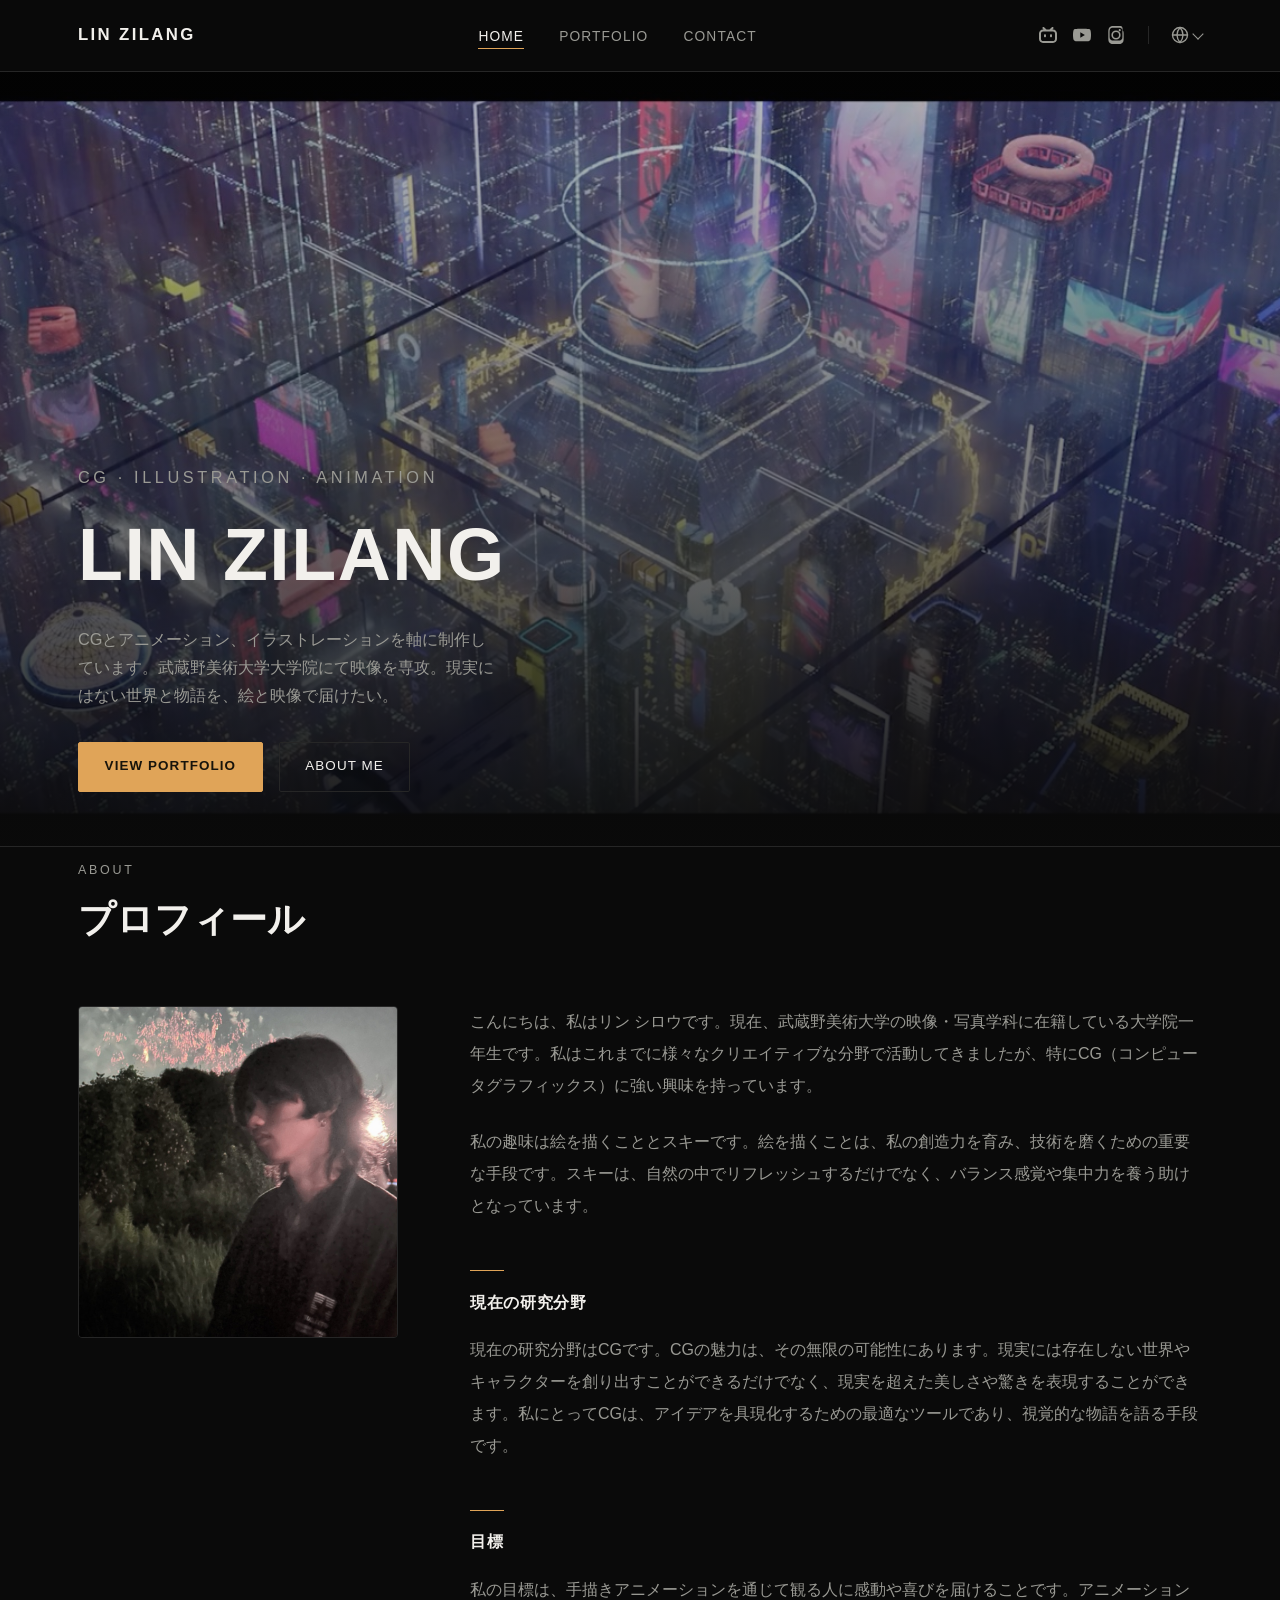
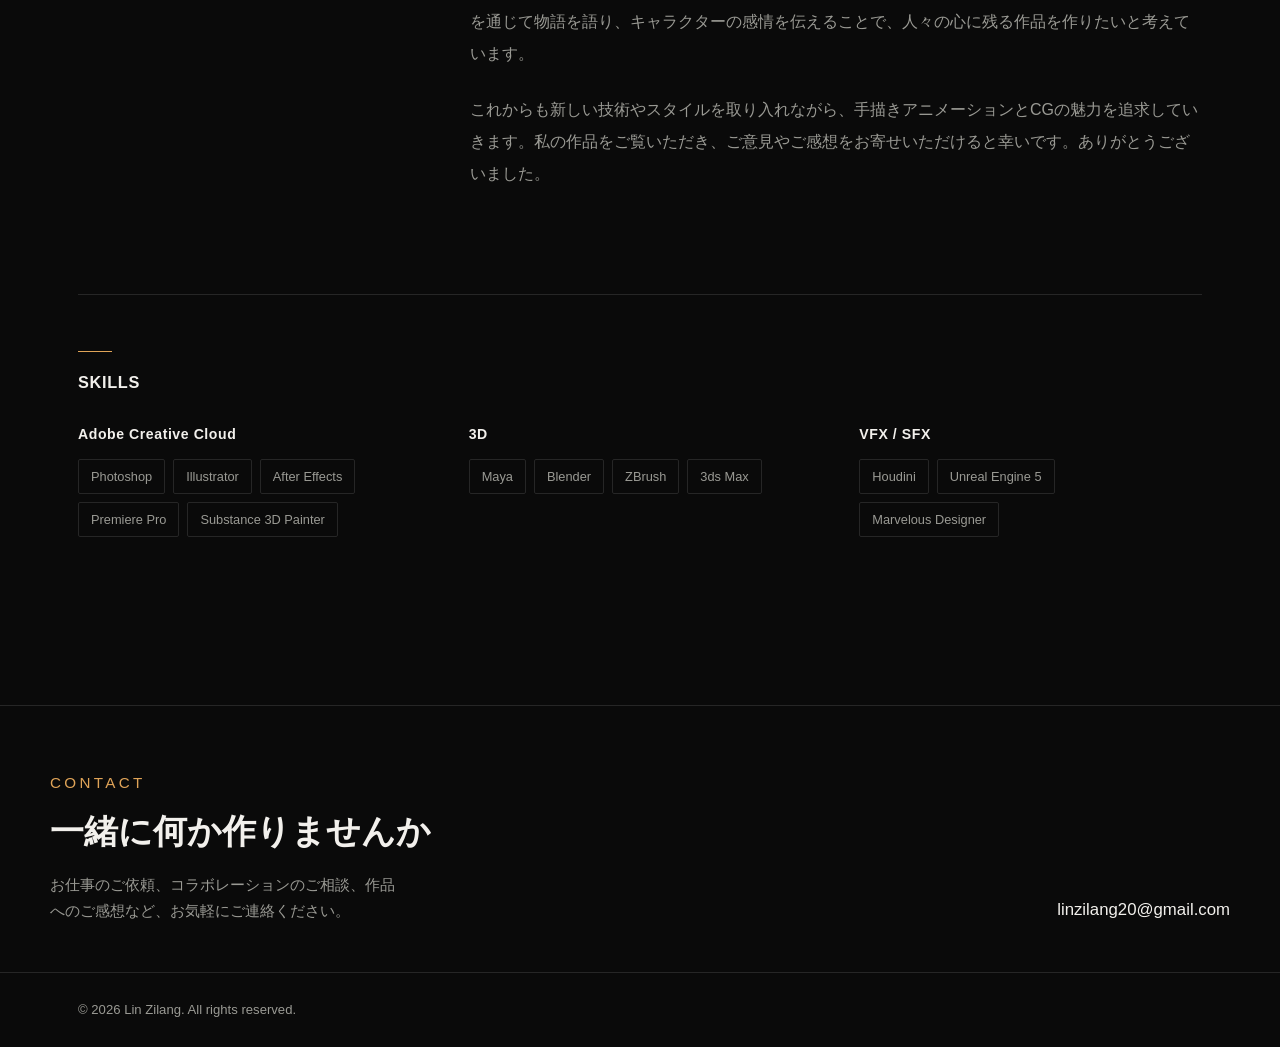
==== index.html @ f3d93e8c "Fix mobile hero video, clean up two rough phrases, add a language switcher Mobile hero video: the fa" ====
<!DOCTYPE html>
<html lang="ja">
<head>
<meta charset="UTF-8">
<meta name="viewport" content="width=device-width, initial-scale=1.0">
<title>LIN ZILANG | CG・イラスト・アニメーション ポートフォリオ</title>
<meta name="description" content="林梓朗（リン シロウ）のポートフォリオ。CG、手描きアニメーション、イラストレーション作品を掲載。武蔵野美術大学 映像・写真学科 大学院在籍。">
<link rel="icon" href="data:,">
<link rel="stylesheet" href="assets/css/style.css">
</head>
<body>

<nav class="site-nav">
  <div class="container">
    <a class="brand" href="index.html">LIN ZILANG</a>
    <ul class="nav-links">
      <li><a href="index.html" aria-current="page" data-i18n="nav.home">Home</a></li>
      <li><a href="works.html" data-i18n="nav.portfolio">Portfolio</a></li>
      <li><a href="#contact" data-i18n="nav.contact">Contact</a></li>
    </ul>
    <div class="nav-right">
      <div class="social-icons">
        <a href="https://space.bilibili.com/87407859" target="_blank" rel="noopener" aria-label="Bilibili">
          <svg viewBox="0 0 24 24" fill="currentColor"><path d="M17.813 4.653h.854c1.51.054 2.769.578 3.773 1.574 1.004.995 1.524 2.249 1.56 3.76v7.36c-.036 1.51-.556 2.769-1.56 3.773s-2.262 1.524-3.773 1.56H5.333c-1.51-.036-2.769-.556-3.773-1.56S.036 18.858 0 17.347v-7.36c.036-1.511.556-2.765 1.56-3.76 1.004-.996 2.262-1.52 3.773-1.574h.774l-1.174-1.12a1.234 1.234 0 0 1-.373-.906c0-.356.124-.658.373-.907l.027-.027c.267-.249.573-.373.92-.373.347 0 .653.124.92.373L9.653 4.44c.071.071.134.142.187.213h4.267a.836.836 0 0 1 .16-.213l2.853-2.747c.267-.249.573-.373.92-.373.347 0 .662.151.929.4.267.249.391.551.391.907 0 .355-.124.657-.373.906zM5.333 7.24c-.746.018-1.373.276-1.88.773-.506.498-.769 1.13-.786 1.894v7.52c.017.764.28 1.395.786 1.893.507.498 1.134.756 1.88.773h13.334c.746-.017 1.373-.275 1.88-.773.506-.498.769-1.129.786-1.893v-7.52c-.017-.765-.28-1.396-.786-1.894-.507-.497-1.134-.755-1.88-.773zM8 11.107c.373 0 .684.124.933.373.25.249.383.569.4.96v1.173c-.017.391-.15.711-.4.96-.249.25-.56.373-.933.373s-.684-.124-.933-.373a1.348 1.348 0 0 1-.4-.96V12.44c0-.391.133-.711.4-.96.249-.25.56-.373.933-.373zm8 0c.373 0 .684.124.933.373.25.249.383.569.4.96v1.173c-.017.391-.15.711-.4.96-.249.25-.56.373-.933.373s-.684-.124-.933-.373a1.348 1.348 0 0 1-.4-.96V12.44c0-.391.133-.711.4-.96.249-.25.56-.373.933-.373z"/></svg>
        </a>
        <a href="https://www.youtube.com/@zilanglin4948" target="_blank" rel="noopener" aria-label="YouTube">
          <svg viewBox="0 0 24 24" fill="currentColor"><path d="M23.498 6.186a2.999 2.999 0 0 0-2.112-2.122C19.505 3.545 12 3.545 12 3.545s-7.505 0-9.386.52A2.999 2.999 0 0 0 .502 6.186 31.26 31.26 0 0 0 0 12a31.26 31.26 0 0 0 .502 5.814 2.999 2.999 0 0 0 2.112 2.122c1.881.52 9.386.52 9.386.52s7.505 0 9.386-.52a2.999 2.999 0 0 0 2.112-2.122A31.26 31.26 0 0 0 24 12a31.26 31.26 0 0 0-.502-5.814zM9.75 15.568V8.432L15.818 12 9.75 15.568z"/></svg>
        </a>
        <a href="https://www.instagram.com/hayasi88/" target="_blank" rel="noopener" aria-label="Instagram">
          <svg viewBox="0 0 24 24" fill="currentColor"><path d="M12 2.2c2.7 0 3 .01 4.1.06 1 .05 1.6.2 2 .35.5.2.86.43 1.24.8.37.38.6.74.8 1.24.15.4.3 1 .35 2 .05 1.1.06 1.4.06 4.1s-.01 3-.06 4.1c-.05 1-.2 1.6-.35 2-.2.5-.43.86-.8 1.24-.38.37-.74.6-1.24.8-.4.15-1 .3-2 .35-1.1.05-1.4.06-4.1.06s-3-.01-4.1-.06c-1-.05-1.6-.2-2-.35-.5-.2-.86-.43-1.24-.8-.37-.38-.6-.74-.8-1.24-.15-.4-.3-1-.35-2-.05-1.1-.06-1.4-.06-4.1s.01-3 .06-4.1c.05-1 .2-1.6.35-2 .2-.5.43-.86.8-1.24.38-.37.74-.6 1.24-.8.4-.15 1-.3 2-.35 1.1-.05 1.4-.06 4.1-.06M12 0C9.25 0 8.9.01 7.8.07c-1.1.05-1.85.22-2.5.48-.68.26-1.26.62-1.83 1.19a5 5 0 0 0-1.19 1.83c-.26.65-.43 1.4-.48 2.5C1.75 7.1 1.74 7.45 1.74 10.2v3.6c0 2.75.01 3.1.06 4.2.05 1.1.22 1.85.48 2.5.26.68.62 1.26 1.19 1.83.57.57 1.15.93 1.83 1.19.65.26 1.4.43 2.5.48 1.1.05 1.45.06 4.2.06s3.1-.01 4.2-.06c1.1-.05 1.85-.22 2.5-.48.68-.26 1.26-.62 1.83-1.19.57-.57.93-1.15 1.19-1.83.26-.65.43-1.4.48-2.5.05-1.1.06-1.45.06-4.2s-.01-3.1-.06-4.2c-.05-1.1-.22-1.85-.48-2.5a5 5 0 0 0-1.19-1.83A5 5 0 0 0 19.7.55c-.65-.26-1.4-.43-2.5-.48C16.1.01 15.75 0 13 0h-1zm0 5.84A6.16 6.16 0 1 0 12 18.16 6.16 6.16 0 0 0 12 5.84zm0 10.16a4 4 0 1 1 0-8 4 4 0 0 1 0 8zm6.4-10.4a1.44 1.44 0 1 1-2.88 0 1.44 1.44 0 0 1 2.88 0z"/></svg>
        </a>
      </div>
      <div class="nav-divider"></div>
      <div class="lang-switcher">
        <button type="button" class="lang-btn" aria-haspopup="true" aria-expanded="false" aria-label="言語を選択 / Language">
          <svg viewBox="0 0 24 24" fill="none" stroke="currentColor" stroke-width="1.8" stroke-linecap="round" stroke-linejoin="round"><circle cx="12" cy="12" r="10"></circle><line x1="2" y1="12" x2="22" y2="12"></line><path d="M12 2a15.3 15.3 0 0 1 4 10 15.3 15.3 0 0 1-4 10 15.3 15.3 0 0 1-4-10 15.3 15.3 0 0 1 4-10z"></path></svg>
          <span class="lang-caret"></span>
        </button>
        <div class="lang-menu" role="menu">
          <button type="button" role="menuitem" data-lang="ja">日本語</button>
          <button type="button" role="menuitem" data-lang="zh-CN">简体中文</button>
          <button type="button" role="menuitem" data-lang="zh-TW">繁體中文</button>
          <button type="button" role="menuitem" data-lang="en">English</button>
        </div>
      </div>
      <button class="nav-toggle" aria-label="Toggle menu">&#9776;</button>
    </div>
  </div>
</nav>

<header class="hero">
  <div class="hero-video-bg">
    <video autoplay muted loop playsinline preload="auto"
      poster="assets/img/video/hero-poster.jpg"
      aria-hidden="true" tabindex="-1">
      <source src="assets/video/hero-cyberpunk.mp4" type="video/mp4">
    </video>
  </div>
  <div class="container hero-inner">
    <p class="eyebrow" data-i18n="hero.eyebrow">CG · Illustration · Animation</p>
    <h1>LIN ZILANG</h1>
    <p data-i18n="hero.desc">CGとアニメーション、イラストレーションを軸に制作しています。武蔵野美術大学大学院にて映像を専攻。現実にはない世界と物語を、絵と映像で届けたい。</p>
    <div class="hero-cta">
      <a class="btn btn-solid" href="works.html" data-i18n="hero.viewPortfolio">View Portfolio</a>
      <a class="btn" href="#about" data-i18n="hero.aboutMe">About Me</a>
    </div>
  </div>
</header>

<hr class="divider">

<section class="container" id="about">
  <div class="section-head reveal">
    <p class="eyebrow" data-i18n="about.eyebrow">About</p>
    <h2 data-i18n="about.heading">プロフィール</h2>
  </div>

  <div class="about-layout reveal">
    <img class="about-photo" src="assets/img/site/about-portrait.jpg" alt="林梓朗（リン シロウ）">

    <div class="about-copy">
      <p data-i18n="about.bio1">こんにちは、私はリン シロウです。現在、武蔵野美術大学の映像・写真学科に在籍している大学院一年生です。私はこれまでに様々なクリエイティブな分野で活動してきましたが、特にCG（コンピュータグラフィックス）に強い興味を持っています。</p>
      <p data-i18n="about.bio2">私の趣味は絵を描くこととスキーです。絵を描くことは、私の創造力を育み、技術を磨くための重要な手段です。スキーは、自然の中でリフレッシュするだけでなく、バランス感覚や集中力を養う助けとなっています。</p>

      <h3 data-i18n="about.fieldHeading">現在の研究分野</h3>
      <p data-i18n="about.fieldBody">現在の研究分野はCGです。CGの魅力は、その無限の可能性にあります。現実には存在しない世界やキャラクターを創り出すことができるだけでなく、現実を超えた美しさや驚きを表現することができます。私にとってCGは、アイデアを具現化するための最適なツールであり、視覚的な物語を語る手段です。</p>

      <h3 data-i18n="about.goalHeading">目標</h3>
      <p data-i18n="about.goalBody1">私の目標は、手描きアニメーションを通じて観る人に感動や喜びを届けることです。アニメーションを通じて物語を語り、キャラクターの感情を伝えることで、人々の心に残る作品を作りたいと考えています。</p>
      <p data-i18n="about.goalBody2">これからも新しい技術やスタイルを取り入れながら、手描きアニメーションとCGの魅力を追求していきます。私の作品をご覧いただき、ご意見やご感想をお寄せいただけると幸いです。ありがとうございました。</p>
    </div>
  </div>

  <div class="about-meta reveal">
    <h3 data-i18n="skills.heading">Skills</h3>
    <div class="skill-grid">
      <div class="skill-set">
        <h4>Adobe Creative Cloud</h4>
        <div class="skill-tags">
          <span>Photoshop</span><span>Illustrator</span><span>After Effects</span><span>Premiere Pro</span><span>Substance 3D Painter</span>
        </div>
      </div>
      <div class="skill-set">
        <h4>3D</h4>
        <div class="skill-tags">
          <span>Maya</span><span>Blender</span><span>ZBrush</span><span>3ds Max</span>
        </div>
      </div>
      <div class="skill-set">
        <h4>VFX / SFX</h4>
        <div class="skill-tags">
          <span>Houdini</span><span>Unreal Engine 5</span><span>Marvelous Designer</span>
        </div>
      </div>
    </div>
  </div>
</section>

<footer id="contact">
  <div class="container footer-contact">
    <div>
      <p class="eyebrow" data-i18n="contact.eyebrow">Contact</p>
      <h2 data-i18n="contact.heading">一緒に何か作りませんか</h2>
      <p data-i18n="contact.body">お仕事のご依頼、コラボレーションのご相談、作品へのご感想など、お気軽にご連絡ください。</p>
    </div>
    <div class="footer-links">
      <a href="mailto:linzilang20@gmail.com">linzilang20@gmail.com</a>
    </div>
  </div>
  <div class="footer-bar">
    <div class="container">
      <span>&copy; <span id="year"></span> Lin Zilang. All rights reserved.</span>
    </div>
  </div>
</footer>

<script>document.getElementById("year").textContent = new Date().getFullYear();</script>
<script src="assets/js/i18n.js"></script>
<script src="assets/js/main.js"></script>
</body>
</html>
---- assets/css/style.css ----
/* ===== Tokens ===== */
:root {
  --bg: #0a0a0a;
  --bg-raised: #141414;
  --line: #262626;
  --text: #f2f0ec;
  --text-dim: #9a9a94;
  --accent: #e0a458;
  --accent-dim: #8a6a3c;
  --maxw: 1180px;
  --nav-h: 72px;
  --ease: cubic-bezier(.22, .61, .36, 1);
  --ease-out: cubic-bezier(.16, 1, .3, 1); /* long, Apple-like settle */
}

* { box-sizing: border-box; }

html { scroll-behavior: smooth; }

body {
  margin: 0;
  background: var(--bg);
  color: var(--text);
  font-family: -apple-system, "Hiragino Sans", "Yu Gothic", "Noto Sans JP", "Helvetica Neue", Arial, sans-serif;
  line-height: 1.7;
  -webkit-font-smoothing: antialiased;
}

img { max-width: 100%; display: block; }

a { color: inherit; text-decoration: none; }

.container {
  max-width: var(--maxw);
  margin: 0 auto;
  padding: 0 28px;
}

/* ===== Nav ===== */
.site-nav {
  position: sticky;
  top: 0;
  z-index: 50;
  height: var(--nav-h);
  display: flex;
  align-items: center;
  background: rgba(10, 10, 10, 0.82);
  backdrop-filter: blur(10px);
  border-bottom: 1px solid var(--line);
}

.site-nav .container {
  display: flex;
  align-items: center;
  justify-content: space-between;
  width: 100%;
}

.brand {
  font-size: 1.05rem;
  letter-spacing: 0.14em;
  font-weight: 600;
}

.brand span { color: var(--accent); }

.nav-links {
  display: flex;
  gap: 2.2rem;
  list-style: none;
  margin: 0;
  padding: 0;
}

.nav-links a {
  font-size: 0.86rem;
  letter-spacing: 0.08em;
  text-transform: uppercase;
  color: var(--text-dim);
  transition: color .2s var(--ease);
  padding: 4px 0;
  border-bottom: 1px solid transparent;
}

.nav-links a:hover,
.nav-links a[aria-current="page"] {
  color: var(--text);
  border-bottom-color: var(--accent);
}

.nav-right {
  display: flex;
  align-items: center;
  gap: 1.4rem;
}

.social-icons { display: flex; gap: 1rem; }
.social-icons a { color: var(--text-dim); transition: color .2s var(--ease); }
.social-icons a:hover { color: var(--accent); }
.social-icons svg { width: 18px; height: 18px; display: block; }

.nav-divider {
  width: 1px;
  height: 18px;
  background: var(--line);
}

.lang-switcher { position: relative; }

.lang-btn {
  display: flex;
  align-items: center;
  gap: .3rem;
  background: none;
  border: none;
  color: var(--text-dim);
  cursor: pointer;
  padding: 0;
  font: inherit;
  transition: color .2s var(--ease);
}

.lang-btn:hover, .lang-btn[aria-expanded="true"] { color: var(--accent); }
.lang-btn svg { width: 18px; height: 18px; display: block; }

.lang-caret {
  width: 8px; height: 8px;
  border-right: 1px solid currentColor;
  border-bottom: 1px solid currentColor;
  transform: rotate(45deg);
  margin-top: -3px;
  transition: transform .2s var(--ease);
}

.lang-btn[aria-expanded="true"] .lang-caret { transform: rotate(-135deg); margin-top: 3px; }

.lang-menu {
  position: absolute;
  top: calc(100% + 14px);
  right: 0;
  min-width: 148px;
  background: var(--bg-raised);
  border: 1px solid var(--line);
  border-radius: 4px;
  padding: .4rem;
  box-shadow: 0 12px 28px rgba(0,0,0,.45);
  opacity: 0;
  visibility: hidden;
  transform: translateY(-6px);
  transition: opacity .18s var(--ease), transform .18s var(--ease), visibility .18s;
  z-index: 60;
}

.lang-menu.open { opacity: 1; visibility: visible; transform: translateY(0); }

.lang-menu button {
  display: flex;
  align-items: center;
  justify-content: space-between;
  width: 100%;
  background: none;
  border: none;
  color: var(--text-dim);
  font: inherit;
  font-size: .88rem;
  text-align: left;
  padding: .55rem .7rem;
  border-radius: 2px;
  cursor: pointer;
  transition: background .15s var(--ease), color .15s var(--ease);
}

.lang-menu button:hover { background: rgba(224,164,88,.1); color: var(--text); }
.lang-menu button[aria-current="true"] { color: var(--accent); }
.lang-menu button[aria-current="true"]::after { content: "✓"; font-size: .8rem; }

.nav-toggle {
  display: none;
  background: none;
  border: none;
  color: var(--text);
  font-size: 1.4rem;
  cursor: pointer;
}

@media (max-width: 780px) {
  .nav-links {
    position: fixed;
    top: var(--nav-h);
    left: 0;
    right: 0;
    background: var(--bg);
    border-bottom: 1px solid var(--line);
    flex-direction: column;
    gap: 0;
    max-height: 0;
    overflow: hidden;
    transition: max-height .3s var(--ease);
  }
  .nav-links.open { max-height: 320px; }
  .nav-links li { border-top: 1px solid var(--line); }
  .nav-links a { display: block; padding: 1rem 28px; }
  .nav-toggle { display: block; }
}

/* ===== Hero ===== */
.hero {
  position: relative;
  min-height: 86vh;
  display: flex;
  align-items: flex-end;
  overflow: hidden;
  /* Still frame shows until the video is ready (or if it fails to load). */
  background: #000 url("../img/video/video-cyber-city.jpg") center/cover no-repeat;
}

.hero-video-bg {
  opacity: 0;
  transition: opacity .8s var(--ease);
}

.hero.video-ready .hero-video-bg { opacity: 1; }

.hero-video-bg {
  position: absolute;
  inset: 0;
  z-index: 0;
  overflow: hidden;
  pointer-events: none; /* background only — never interactive */
}

.hero-video-bg video {
  position: absolute;
  inset: 0;
  width: 100%;
  height: 100%;
  object-fit: cover;
  border: 0;
}

.hero::after {
  content: "";
  position: absolute;
  inset: 0;
  z-index: 1;
  background: linear-gradient(180deg, rgba(10,10,10,.25) 0%, rgba(10,10,10,.55) 55%, rgba(10,10,10,.96) 100%);
}

.hero-inner {
  position: relative;
  z-index: 2;
  padding-bottom: 6vh;
  width: 100%;
}

.eyebrow {
  color: var(--accent);
  letter-spacing: .22em;
  text-transform: uppercase;
  font-size: .78rem;
  margin: 0 0 .9rem;
}

.hero h1 {
  font-size: clamp(2.4rem, 7vw, 4.6rem);
  margin: 0 0 .6rem;
  letter-spacing: .02em;
  font-weight: 700;
}

.hero p {
  max-width: 46ch;
  color: var(--text-dim);
  font-size: 1.02rem;
  margin: 0;
}

.hero-cta {
  margin-top: 2rem;
  display: inline-flex;
  gap: 1rem;
}

/* ===== Buttons ===== */
.btn {
  display: inline-block;
  padding: .8rem 1.6rem;
  border: 1px solid var(--line);
  border-radius: 2px;
  font-size: .84rem;
  letter-spacing: .08em;
  text-transform: uppercase;
  transition: all .2s var(--ease);
}

.btn:hover { border-color: var(--accent); color: var(--accent); }

.btn-solid {
  background: var(--accent);
  color: #17130b;
  border-color: var(--accent);
  font-weight: 600;
}

.btn-solid:hover { background: #ecb977; color: #17130b; }

@media (max-width: 480px) {
  .hero-cta {
    display: flex;
    flex-direction: column;
    width: 100%;
    gap: .8rem;
  }
  .hero-cta .btn {
    width: 100%;
    text-align: center;
    white-space: nowrap;
    box-sizing: border-box;
  }
}

/* ===== Section scaffolding ===== */
section { padding: 7.5rem 0; }

section:last-of-type { padding-bottom: 6.5rem; }

.section-head { margin-bottom: 3.4rem; }

.section-head .eyebrow { margin-bottom: .5rem; }

.section-head h2 {
  font-size: clamp(1.6rem, 3.4vw, 2.3rem);
  margin: 0;
  font-weight: 700;
}

.section-head p {
  color: var(--text-dim);
  max-width: 60ch;
  margin: .8rem 0 0;
}

.divider {
  height: 1px;
  background: var(--line);
  border: none;
  margin: 0;
}

/* ===== Featured strip (home) ===== */
.featured-grid {
  display: grid;
  grid-template-columns: repeat(4, 1fr);
  gap: 1.1rem;
}

.featured-grid a {
  position: relative;
  display: block;
  aspect-ratio: 3/4;
  overflow: hidden;
  border-radius: 3px;
  background: var(--bg-raised);
}

.featured-grid img {
  width: 100%; height: 100%; object-fit: cover;
  transition: transform .5s var(--ease);
}

.featured-grid a:hover img { transform: scale(1.06); }

@media (max-width: 900px) {
  .featured-grid { grid-template-columns: repeat(2, 1fr); }
}

/* ===== Process breakdown ===== */
.process-project { margin-bottom: 7rem; }
.process-project:last-child { margin-bottom: 0; }

.process-head {
  padding-bottom: 1.3rem;
  margin-bottom: 3rem;
  border-bottom: 1px solid var(--line);
}

.process-head h3 {
  margin: .3rem 0 0;
  font-size: clamp(1.4rem, 3vw, 1.9rem);
}

.process-head .process-en {
  margin: .3rem 0 0;
  font-size: .78rem;
  letter-spacing: .16em;
  text-transform: uppercase;
  color: var(--text-dim);
}

.process-head p.lede {
  margin: 1rem 0 0;
  color: var(--text-dim);
  max-width: 68ch;
}

/* Finished render leads each project, before the steps that produced it. */
.process-hero {
  position: relative;
  margin: 0 0 3.6rem;
  border: 1px solid var(--line);
  border-radius: 3px;
  overflow: hidden;
  background: #0d0d0d;
  cursor: zoom-in;
}

.process-hero img {
  width: 100%;
  display: block;
  transition: transform .7s var(--ease);
}

.process-hero:hover img { transform: scale(1.02); }

.process-hero figcaption {
  position: absolute;
  left: 0;
  bottom: 0;
  padding: .55rem 1rem;
  font-size: .72rem;
  letter-spacing: .16em;
  text-transform: uppercase;
  color: var(--text);
  background: rgba(10, 10, 10, .72);
  backdrop-filter: blur(4px);
  border-top-right-radius: 3px;
}

/* Each step: number + caption on one side, image on the other, alternating. */
.step {
  display: grid;
  grid-template-columns: 1fr 1fr;
  gap: 3rem;
  align-items: center;
  margin-bottom: 3.5rem;
}

.step:last-child { margin-bottom: 0; }
.step:nth-child(even) .step-body { order: 2; }

.step-figure {
  margin: 0;
  border: 1px solid var(--line);
  border-radius: 3px;
  overflow: hidden;
  background: #0d0d0d;
  cursor: zoom-in;
}

.step-figure img {
  width: 100%;
  display: block;
  transition: transform .6s var(--ease);
}

.step-figure:hover img { transform: scale(1.03); }

.step-no {
  display: inline-block;
  font-size: .76rem;
  letter-spacing: .18em;
  color: var(--accent);
  border: 1px solid var(--accent-dim);
  border-radius: 2px;
  padding: .3rem .7rem;
  margin-bottom: 1.1rem;
}

.step-body h4 {
  margin: 0 0 .9rem;
  font-size: 1.2rem;
  font-weight: 700;
}

.step-body p {
  margin: 0;
  color: var(--text-dim);
  line-height: 1.95;
  max-width: 46ch;
}

.step-tools {
  margin-top: 1.2rem;
  display: flex;
  flex-wrap: wrap;
  gap: .45rem;
}

.step-tools span {
  font-size: .74rem;
  color: var(--text-dim);
  border: 1px solid var(--line);
  padding: .3rem .6rem;
  border-radius: 2px;
}

@media (max-width: 820px) {
  .step {
    grid-template-columns: 1fr;
    gap: 1.5rem;
    margin-bottom: 3rem;
  }
  .step:nth-child(even) .step-body { order: 0; }
  .process-project { margin-bottom: 4.5rem; }
}

/* ===== Gallery category groups ===== */
.gallery-group {
  margin-bottom: 5.5rem;
}

.gallery-group:last-child { margin-bottom: 0; }

.gallery-group-head {
  display: grid;
  grid-template-columns: auto 1fr;
  column-gap: 1.4rem;
  row-gap: .5rem;
  align-items: baseline;
  margin-bottom: 2rem;
  padding-bottom: 1.2rem;
  border-bottom: 1px solid var(--line);
}

.group-index {
  font-size: .78rem;
  letter-spacing: .18em;
  color: var(--accent);
  font-variant-numeric: tabular-nums;
  padding-top: .3rem;
}

.gallery-group-head h3 {
  margin: 0;
  font-size: 1.35rem;
  font-weight: 700;
  letter-spacing: .02em;
}

.group-en {
  margin: .2rem 0 0;
  font-size: .76rem;
  letter-spacing: .16em;
  text-transform: uppercase;
  color: var(--text-dim);
}

.group-desc {
  grid-column: 2;
  margin: .7rem 0 0;
  color: var(--text-dim);
  font-size: .9rem;
  max-width: 62ch;
}

@media (max-width: 620px) {
  .gallery-group-head { grid-template-columns: 1fr; }
  .group-index { padding-top: 0; }
  .group-desc { grid-column: 1; }
}

/* ===== Masonry gallery ===== */
.masonry {
  column-count: 3;
  column-gap: 1.1rem;
}

.masonry figure {
  margin: 0 0 1.1rem;
  break-inside: avoid;
  border-radius: 3px;
  overflow: hidden;
  cursor: zoom-in;
  background: var(--bg-raised);
  position: relative;
}

.masonry img {
  width: 100%;
  display: block;
  transition: transform .5s var(--ease), filter .5s var(--ease);
}

.masonry figure:hover img { transform: scale(1.035); }

@media (max-width: 900px) { .masonry { column-count: 2; } }
@media (max-width: 560px) { .masonry { column-count: 1; } }

/* ===== Video grid ===== */
.video-grid {
  display: grid;
  grid-template-columns: repeat(3, 1fr);
  gap: 1.4rem;
}

@media (max-width: 900px) { .video-grid { grid-template-columns: repeat(2, 1fr); } }
@media (max-width: 620px) { .video-grid { grid-template-columns: 1fr; } }

.video-card {
  cursor: pointer;
  border: 1px solid var(--line);
  border-radius: 4px;
  overflow: hidden;
  background: var(--bg-raised);
  transition: border-color .2s var(--ease);
}

.video-card:hover { border-color: var(--accent-dim); }

.video-thumb {
  position: relative;
  aspect-ratio: 16/9;
  overflow: hidden;
}

.video-thumb img {
  width: 100%; height: 100%; object-fit: cover;
}

.play-badge {
  position: absolute;
  inset: 0;
  display: flex;
  align-items: center;
  justify-content: center;
}

.play-badge span {
  width: 52px; height: 52px;
  border-radius: 50%;
  background: rgba(10,10,10,.55);
  border: 1px solid rgba(242,240,236,.55);
  display: flex; align-items: center; justify-content: center;
  backdrop-filter: blur(2px);
  transition: transform .2s var(--ease), background .2s var(--ease);
}

.video-card:hover .play-badge span {
  transform: scale(1.08);
  background: var(--accent);
  border-color: var(--accent);
}

.play-badge svg { width: 18px; height: 18px; margin-left: 3px; }

.pending-badge {
  position: absolute;
  top: .6rem; right: .6rem;
  font-size: .66rem;
  letter-spacing: .06em;
  text-transform: uppercase;
  background: rgba(10,10,10,.7);
  border: 1px solid var(--line);
  padding: .25rem .5rem;
  border-radius: 2px;
  color: var(--text-dim);
}

.video-meta { padding: 1rem 1.1rem 1.2rem; }
.video-meta h3 { margin: 0 0 .3rem; font-size: 1.02rem; }
.video-meta p { margin: 0; font-size: .84rem; color: var(--text-dim); }

/* ===== Lightbox ===== */
.lightbox, .video-modal {
  position: fixed; inset: 0; z-index: 200;
  background: rgba(6,6,6,.94);
  display: none;
  align-items: center;
  justify-content: center;
  padding: 4vh 4vw;
}

.lightbox.open, .video-modal.open { display: flex; }

.lightbox img {
  max-width: 100%; max-height: 92vh;
  border-radius: 2px;
}

.video-modal .frame-wrap {
  width: min(1100px, 92vw);
  aspect-ratio: 16/9;
  background: #000;
}

.video-modal iframe { width: 100%; height: 100%; border: 0; }

.video-modal-note {
  color: var(--text-dim);
  text-align: center;
  max-width: 40ch;
  font-size: .92rem;
}

.close-btn {
  position: absolute;
  top: 1.6rem; right: 1.8rem;
  background: none; border: none;
  color: var(--text);
  font-size: 1.6rem;
  cursor: pointer;
  line-height: 1;
  opacity: .8;
}

.close-btn:hover { opacity: 1; color: var(--accent); }

/* ===== About page ===== */
.about-layout {
  display: grid;
  grid-template-columns: 320px 1fr;
  gap: 4.5rem;
  align-items: start;
}

.about-photo {
  border-radius: 4px;
  overflow: hidden;
  border: 1px solid var(--line);
}

.about-copy h1 {
  font-size: clamp(1.9rem, 4vw, 2.6rem);
  margin: 0 0 1.6rem;
}

.about-copy p {
  color: var(--text-dim);
  margin: 0 0 1.5rem;
  line-height: 2;
}

.about-copy h3 {
  color: var(--text);
  font-size: 1.02rem;
  letter-spacing: .04em;
  margin: 3rem 0 1.1rem;
  text-transform: uppercase;
}

.about-copy h3::before {
  content: "";
  display: block;
  width: 34px;
  height: 1px;
  background: var(--accent);
  margin-bottom: 1.1rem;
}

.about-meta {
  margin-top: 5rem;
  padding-top: 3.5rem;
  border-top: 1px solid var(--line);
}

.skill-grid {
  display: grid;
  grid-template-columns: repeat(3, 1fr);
  gap: 3rem;
}

.about-meta h3 {
  color: var(--text);
  font-size: 1.02rem;
  letter-spacing: .04em;
  text-transform: uppercase;
  margin: 0 0 1.6rem;
}

.about-meta h3::before {
  content: "";
  display: block;
  width: 34px;
  height: 1px;
  background: var(--accent);
  margin-bottom: 1.1rem;
}

.skill-set { margin-bottom: 2rem; }
.skill-set:last-child { margin-bottom: 0; }

.skill-set h4 {
  margin: 0 0 .8rem;
  font-size: .88rem;
  font-weight: 600;
  color: var(--text);
  letter-spacing: .04em;
}

.skill-tags { display: flex; flex-wrap: wrap; gap: .5rem; }

.skill-tags span {
  font-size: .8rem;
  color: var(--text-dim);
  border: 1px solid var(--line);
  padding: .35rem .75rem;
  border-radius: 2px;
}

@media (max-width: 780px) {
  .about-layout { grid-template-columns: 1fr; }
  .about-photo { max-width: 260px; }
  .about-meta { margin-top: 3.5rem; }
  .skill-grid { grid-template-columns: 1fr; gap: 2.2rem; }
}

/* ===== Contact page ===== */
.contact-wrap {
  display: grid;
  grid-template-columns: 1fr 1fr;
  gap: 3rem;
}

.contact-block h1 { font-size: clamp(1.9rem, 4vw, 2.6rem); margin: 0 0 1rem; }
.contact-block p { color: var(--text-dim); max-width: 46ch; }

.contact-card {
  border: 1px solid var(--line);
  border-radius: 4px;
  padding: 2rem;
  background: var(--bg-raised);
}

.contact-card .label {
  font-size: .74rem;
  letter-spacing: .1em;
  text-transform: uppercase;
  color: var(--text-dim);
  margin-bottom: .4rem;
}

.contact-card .value {
  display: block;
  font-size: 1.15rem;
  margin-bottom: .6rem;
}

.contact-card .value:last-child { margin-bottom: 0; }

.contact-card a.value:hover { color: var(--accent); }

@media (max-width: 780px) {
  .contact-wrap { grid-template-columns: 1fr; }
}

/* ===== Footer (with contact) ===== */
footer {
  border-top: 1px solid var(--line);
  margin-top: 2rem;
  color: var(--text-dim);
  font-size: .82rem;
}

.footer-contact {
  padding: 4rem 0 3rem;
  display: grid;
  grid-template-columns: 1fr auto;
  gap: 2.5rem;
  align-items: end;
}

.footer-contact h2 {
  color: var(--text);
  font-size: clamp(1.5rem, 3vw, 2.1rem);
  margin: .4rem 0 .8rem;
}

.footer-contact p {
  margin: 0;
  max-width: 42ch;
  font-size: .95rem;
}

.footer-links {
  display: flex;
  flex-direction: column;
  gap: .7rem;
  text-align: right;
}

.footer-links a {
  color: var(--text);
  font-size: 1.05rem;
  transition: color .2s var(--ease);
}

.footer-links a:hover { color: var(--accent); }

.footer-bar {
  border-top: 1px solid var(--line);
  padding: 1.6rem 0;
}

.footer-bar .container {
  display: flex;
  justify-content: space-between;
  align-items: center;
  flex-wrap: wrap;
  gap: 1rem;
}

@media (max-width: 700px) {
  .footer-contact {
    grid-template-columns: 1fr;
    gap: 1.6rem;
    padding: 3rem 0 2.4rem;
  }
  .footer-links { text-align: left; }
}

/* ===== Page hero (non-home) ===== */
.page-head {
  padding: 3.6rem 0 1rem;
}

.page-head h1 {
  font-size: clamp(2rem, 5vw, 3rem);
  margin: 0;
}

.page-head p {
  color: var(--text-dim);
  margin: .7rem 0 0;
  max-width: 56ch;
}

/* ===== Scroll animation ===== */
.reveal {
  opacity: 0;
  transform: translateY(34px);
  transition: opacity 1s var(--ease-out), transform 1s var(--ease-out);
}

.reveal.in { opacity: 1; transform: none; }

/* Children arrive one after another; delays are set in main.js. */
.stagger > * {
  opacity: 0;
  transform: translateY(30px) scale(.985);
  transition: opacity .85s var(--ease-out), transform .85s var(--ease-out);
}

.stagger.in > * {
  opacity: 1;
  transform: none;
}

.hero-inner { will-change: transform, opacity; }

@media (prefers-reduced-motion: reduce) {
  html { scroll-behavior: auto; }
  .reveal,
  .stagger > * {
    opacity: 1 !important;
    transform: none !important;
    transition: none !important;
  }
}
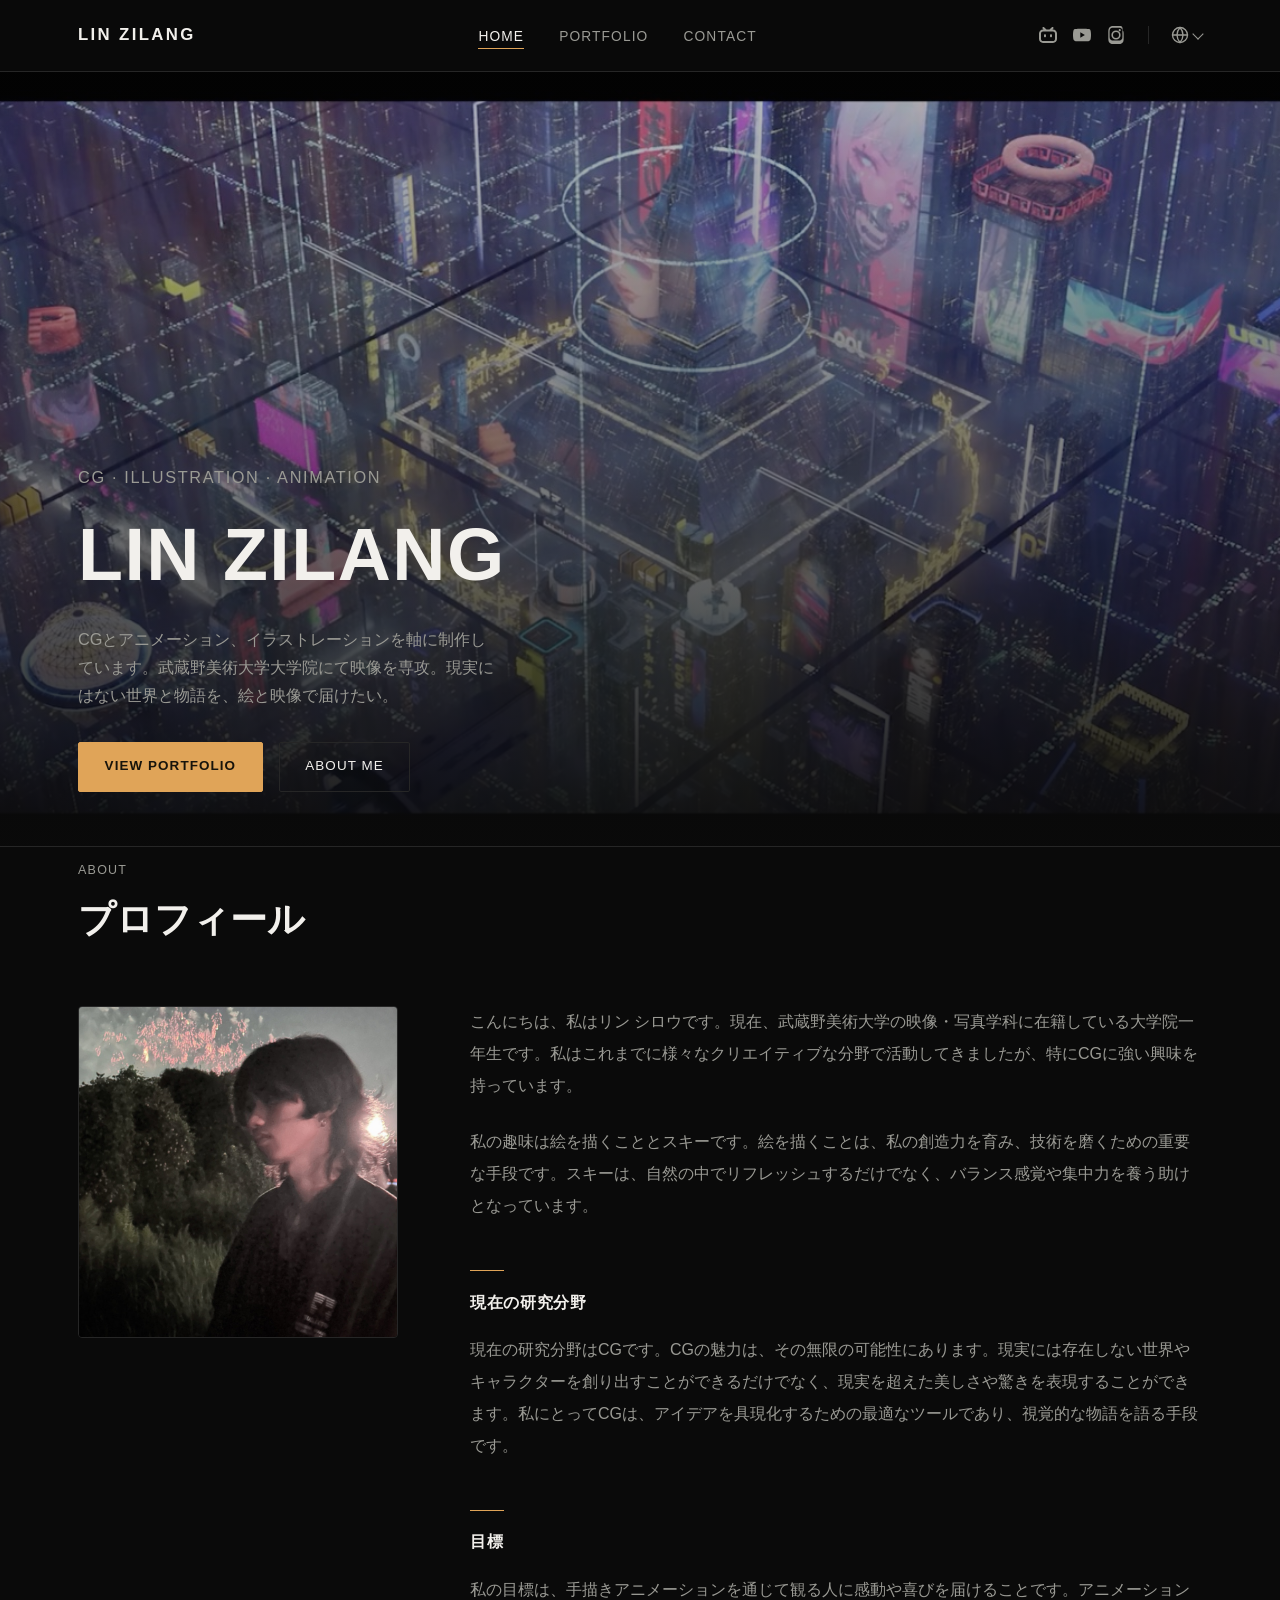
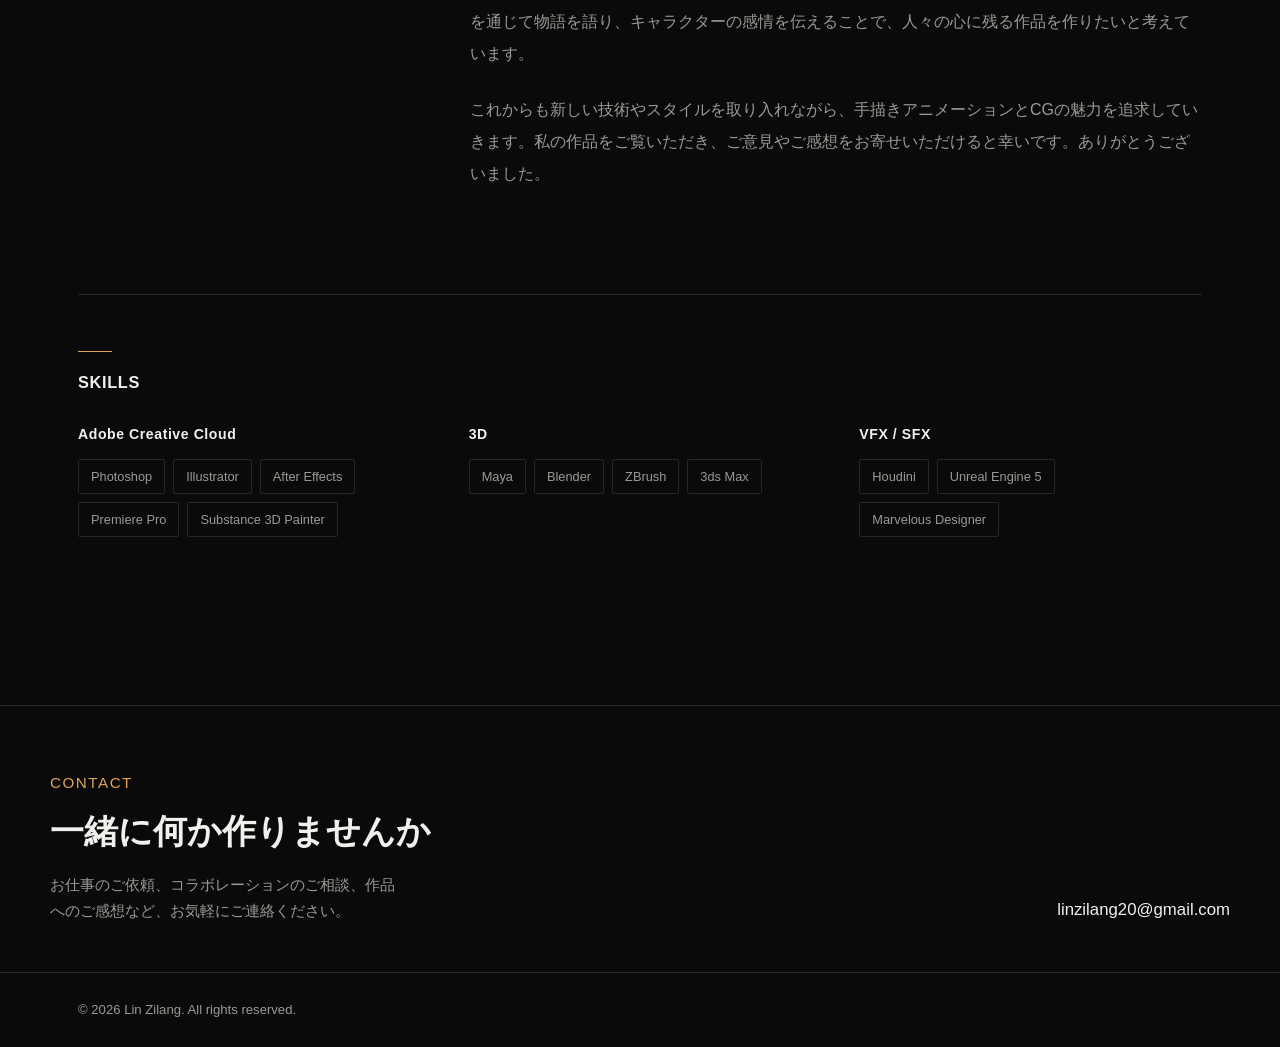
==== commit 8dd652e5: "Tighten eyebrow label typography and trim CG parenthetical from bio - Reduce .eyebrow letter-spacing" ====
--- a/index.html
+++ b/index.html
@@ -79,7 +79,7 @@
     <img class="about-photo" src="assets/img/site/about-portrait.jpg" alt="林梓朗（リン シロウ）">
 
     <div class="about-copy">
-      <p data-i18n="about.bio1">こんにちは、私はリン シロウです。現在、武蔵野美術大学の映像・写真学科に在籍している大学院一年生です。私はこれまでに様々なクリエイティブな分野で活動してきましたが、特にCG（コンピュータグラフィックス）に強い興味を持っています。</p>
+      <p data-i18n="about.bio1">こんにちは、私はリン シロウです。現在、武蔵野美術大学の映像・写真学科に在籍している大学院一年生です。私はこれまでに様々なクリエイティブな分野で活動してきましたが、特にCGに強い興味を持っています。</p>
       <p data-i18n="about.bio2">私の趣味は絵を描くこととスキーです。絵を描くことは、私の創造力を育み、技術を磨くための重要な手段です。スキーは、自然の中でリフレッシュするだけでなく、バランス感覚や集中力を養う助けとなっています。</p>
 
       <h3 data-i18n="about.fieldHeading">現在の研究分野</h3>
--- a/assets/css/style.css
+++ b/assets/css/style.css
@@ -255,7 +255,7 @@
 
 .eyebrow {
   color: var(--accent);
-  letter-spacing: .22em;
+  letter-spacing: .1em;
   text-transform: uppercase;
   font-size: .78rem;
   margin: 0 0 .9rem;
@@ -384,8 +384,12 @@
   border-bottom: 1px solid var(--line);
 }
 
+.process-head .eyebrow {
+  margin-bottom: .4rem;
+}
+
 .process-head h3 {
-  margin: .3rem 0 0;
+  margin: 0;
   font-size: clamp(1.4rem, 3vw, 1.9rem);
 }
 
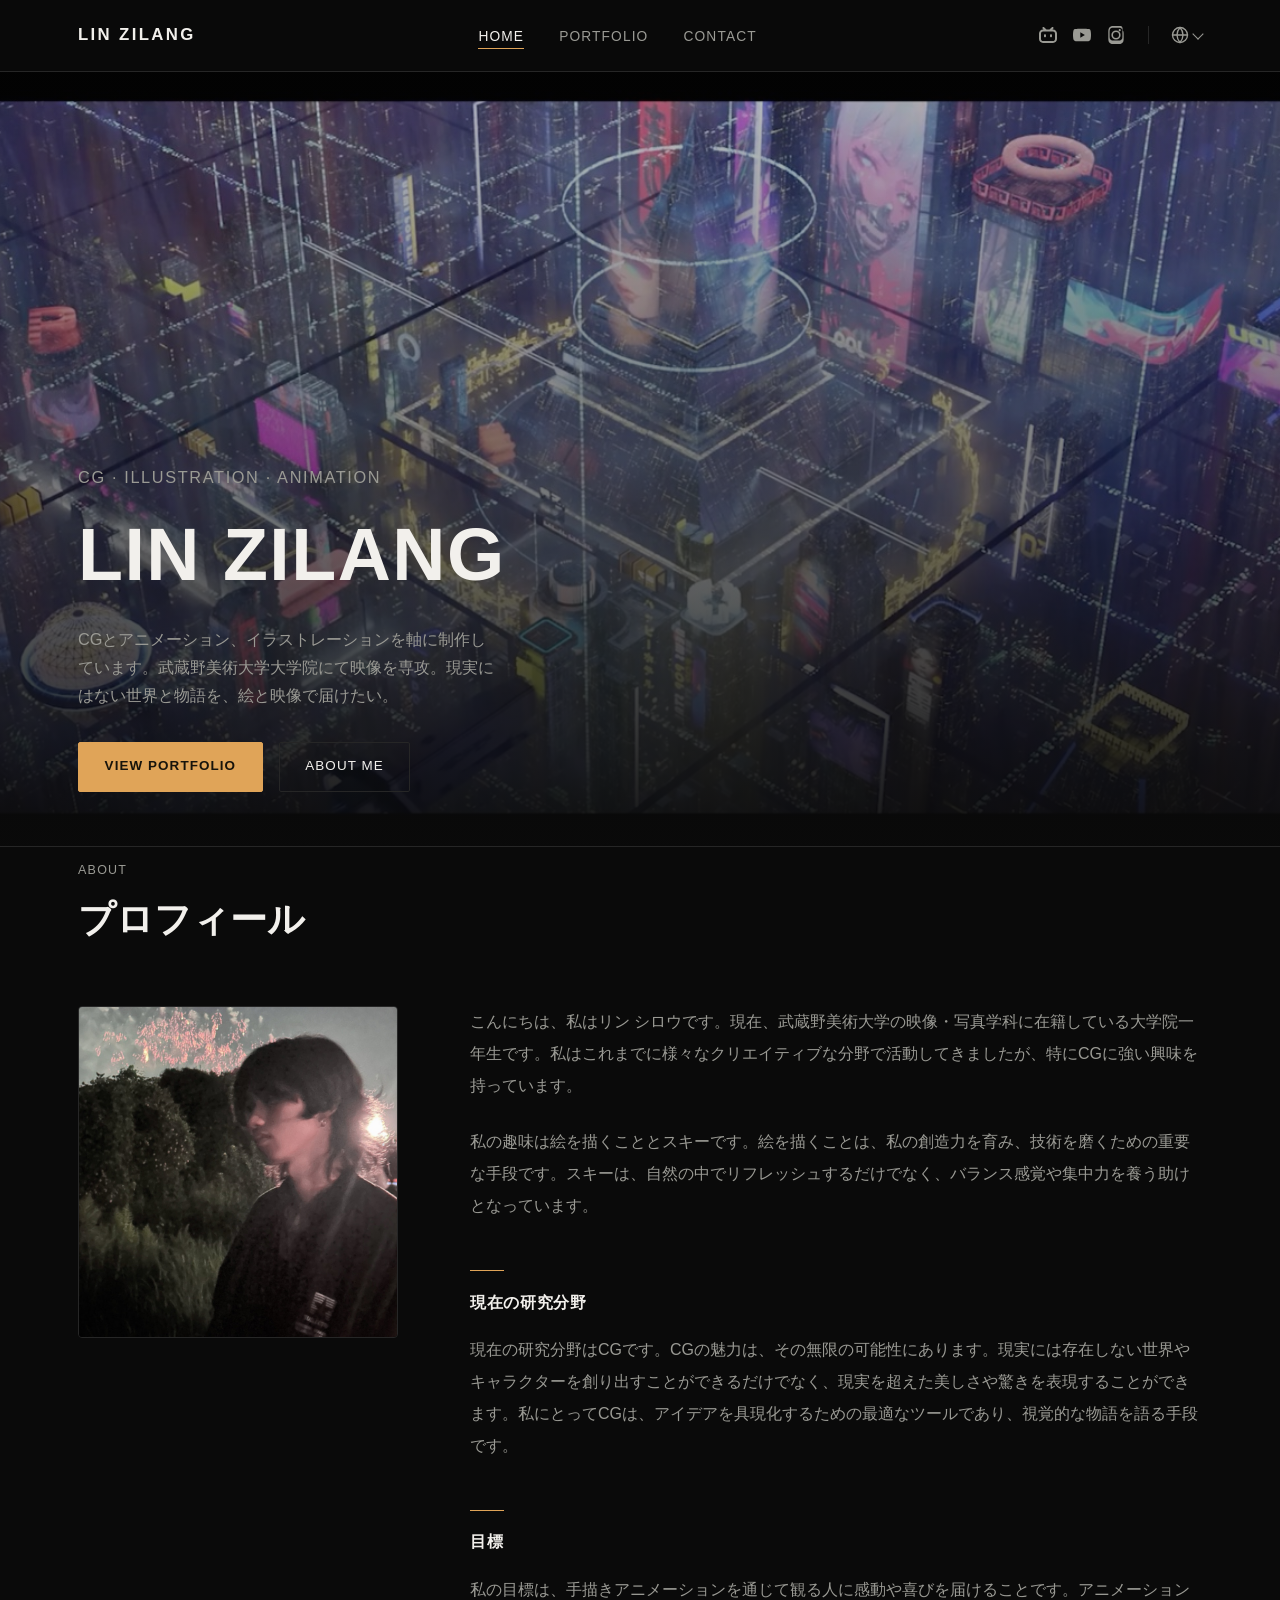
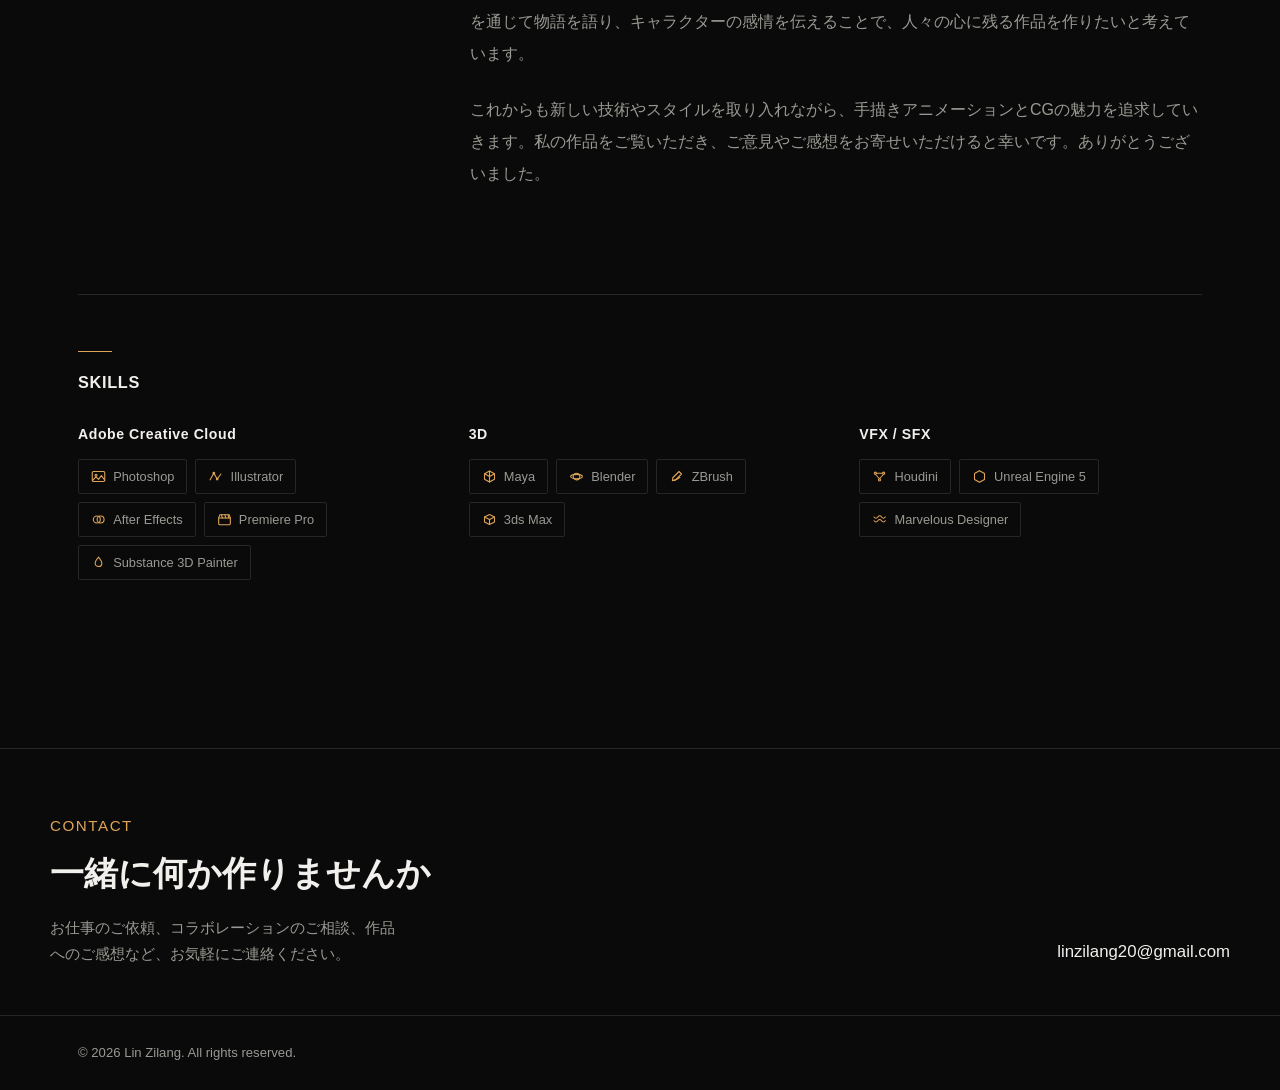
==== commit 1582dca8: "Add skill icons and a sticky sub-nav for the Portfolio page - Give each of the 12 tools in Skills it" ====
--- a/index.html
+++ b/index.html
@@ -97,19 +97,28 @@
       <div class="skill-set">
         <h4>Adobe Creative Cloud</h4>
         <div class="skill-tags">
-          <span>Photoshop</span><span>Illustrator</span><span>After Effects</span><span>Premiere Pro</span><span>Substance 3D Painter</span>
+          <span><svg viewBox="0 0 18 18" fill="none" stroke="currentColor" stroke-width="1.3" stroke-linecap="round" stroke-linejoin="round"><rect x="1.5" y="3" width="15" height="12" rx="1.5"></rect><circle cx="6" cy="7.4" r="1.2"></circle><path d="M2 13.5l4-4 3 3 3.5-4.5 4 5.5"></path></svg>Photoshop</span>
+          <span><svg viewBox="0 0 18 18" fill="none" stroke="currentColor" stroke-width="1.3" stroke-linecap="round" stroke-linejoin="round"><path d="M2.5 13L7 5l4 7 4.5-6"></path><circle cx="7" cy="5" r="1"></circle><circle cx="11" cy="12" r="1"></circle></svg>Illustrator</span>
+          <span><svg viewBox="0 0 18 18" fill="none" stroke="currentColor" stroke-width="1.3" stroke-linecap="round" stroke-linejoin="round"><circle cx="7" cy="9" r="4.2"></circle><circle cx="11.5" cy="9" r="4.2"></circle></svg>After Effects</span>
+          <span><svg viewBox="0 0 18 18" fill="none" stroke="currentColor" stroke-width="1.3" stroke-linecap="round" stroke-linejoin="round"><path d="M2 7.2h14v7a1 1 0 0 1-1 1H3a1 1 0 0 1-1-1z"></path><path d="M2 7.2l1.5-4h11l1.5 4"></path><path d="M5.2 3.2l1.4 4M9.3 3.2l1.4 4M13.2 3.2l1 4"></path></svg>Premiere Pro</span>
+          <span><svg viewBox="0 0 18 18" fill="none" stroke="currentColor" stroke-width="1.3" stroke-linecap="round" stroke-linejoin="round"><path d="M9 2.5c2.5 3 4 5.3 4 7.3a4 4 0 1 1-8 0c0-2 1.5-4.3 4-7.3z"></path></svg>Substance 3D Painter</span>
         </div>
       </div>
       <div class="skill-set">
         <h4>3D</h4>
         <div class="skill-tags">
-          <span>Maya</span><span>Blender</span><span>ZBrush</span><span>3ds Max</span>
+          <span><svg viewBox="0 0 18 18" fill="none" stroke="currentColor" stroke-width="1.3" stroke-linecap="round" stroke-linejoin="round"><path d="M9 2.5l6 3.3v6.4L9 15.5l-6-3.3V5.8z"></path><path d="M9 2.5v6.5M9 9l6-3.2M9 9l-6-3.2M9 9v6.5"></path></svg>Maya</span>
+          <span><svg viewBox="0 0 18 18" fill="none" stroke="currentColor" stroke-width="1.3" stroke-linecap="round" stroke-linejoin="round"><circle cx="9" cy="9" r="4"></circle><ellipse cx="9" cy="9" rx="7" ry="2.6"></ellipse></svg>Blender</span>
+          <span><svg viewBox="0 0 18 18" fill="none" stroke="currentColor" stroke-width="1.3" stroke-linecap="round" stroke-linejoin="round"><path d="M4 14c3-1 6-1 9-4"></path><path d="M12 3l3 3-7.5 7.5-3.2.2.2-3.2z"></path></svg>ZBrush</span>
+          <span><svg viewBox="0 0 18 18" fill="none" stroke="currentColor" stroke-width="1.3" stroke-linecap="round" stroke-linejoin="round"><path d="M3 6l6-3 6 3-6 3-6-3z"></path><path d="M3 6v6l6 3 6-3V6"></path><path d="M9 9v6"></path></svg>3ds Max</span>
         </div>
       </div>
       <div class="skill-set">
         <h4>VFX / SFX</h4>
         <div class="skill-tags">
-          <span>Houdini</span><span>Unreal Engine 5</span><span>Marvelous Designer</span>
+          <span><svg viewBox="0 0 18 18" fill="none" stroke="currentColor" stroke-width="1.3" stroke-linecap="round" stroke-linejoin="round"><circle cx="4" cy="5" r="1.3"></circle><circle cx="14" cy="5" r="1.3"></circle><circle cx="9" cy="13" r="1.3"></circle><path d="M4 6.3L9 11.7M14 6.3L9 11.7M5.3 5h7.4"></path></svg>Houdini</span>
+          <span><svg viewBox="0 0 18 18" fill="none" stroke="currentColor" stroke-width="1.3" stroke-linecap="round" stroke-linejoin="round"><path d="M9 2l6 3.5v7L9 16l-6-3.5v-7z"></path></svg>Unreal Engine 5</span>
+          <span><svg viewBox="0 0 18 18" fill="none" stroke="currentColor" stroke-width="1.3" stroke-linecap="round" stroke-linejoin="round"><path d="M2.5 6c1.5 2 3 2 4.5 0s3-2 4.5 0 3 2 4.5 0"></path><path d="M2.5 10.5c1.5 2 3 2 4.5 0s3-2 4.5 0 3 2 4.5 0"></path></svg>Marvelous Designer</span>
         </div>
       </div>
     </div>
--- a/assets/css/style.css
+++ b/assets/css/style.css
@@ -203,6 +203,52 @@
   .nav-toggle { display: block; }
 }
 
+/* ===== Works sub-nav (jump between portfolio sections) ===== */
+.works-subnav {
+  position: sticky;
+  top: var(--nav-h);
+  z-index: 45;
+  background: rgba(10, 10, 10, .92);
+  backdrop-filter: blur(10px);
+  border-bottom: 1px solid var(--line);
+}
+
+.works-subnav .container {
+  display: flex;
+  gap: .6rem;
+  padding-top: .85rem;
+  padding-bottom: .85rem;
+  overflow-x: auto;
+  scrollbar-width: none;
+}
+
+.works-subnav .container::-webkit-scrollbar { display: none; }
+
+.works-subnav a {
+  flex: 0 0 auto;
+  padding: .5rem 1.1rem;
+  border: 1px solid var(--line);
+  border-radius: 999px;
+  font-size: .82rem;
+  letter-spacing: .02em;
+  color: var(--text-dim);
+  white-space: nowrap;
+  transition: color .2s var(--ease), border-color .2s var(--ease), background .2s var(--ease);
+}
+
+.works-subnav a:hover { color: var(--text); border-color: var(--text-dim); }
+
+.works-subnav a.active {
+  color: #17130b;
+  background: var(--accent);
+  border-color: var(--accent);
+  font-weight: 600;
+}
+
+#video-works, #process, #gallery {
+  scroll-margin-top: calc(var(--nav-h) + 60px);
+}
+
 /* ===== Hero ===== */
 .hero {
   position: relative;
@@ -804,11 +850,27 @@
 .skill-tags { display: flex; flex-wrap: wrap; gap: .5rem; }
 
 .skill-tags span {
+  display: inline-flex;
+  align-items: center;
+  gap: .45rem;
   font-size: .8rem;
   color: var(--text-dim);
   border: 1px solid var(--line);
   padding: .35rem .75rem;
   border-radius: 2px;
+  transition: border-color .2s var(--ease), color .2s var(--ease);
+}
+
+.skill-tags span:hover {
+  border-color: var(--accent-dim);
+  color: var(--text);
+}
+
+.skill-tags svg {
+  width: 15px;
+  height: 15px;
+  flex: 0 0 auto;
+  color: var(--accent);
 }
 
 @media (max-width: 780px) {
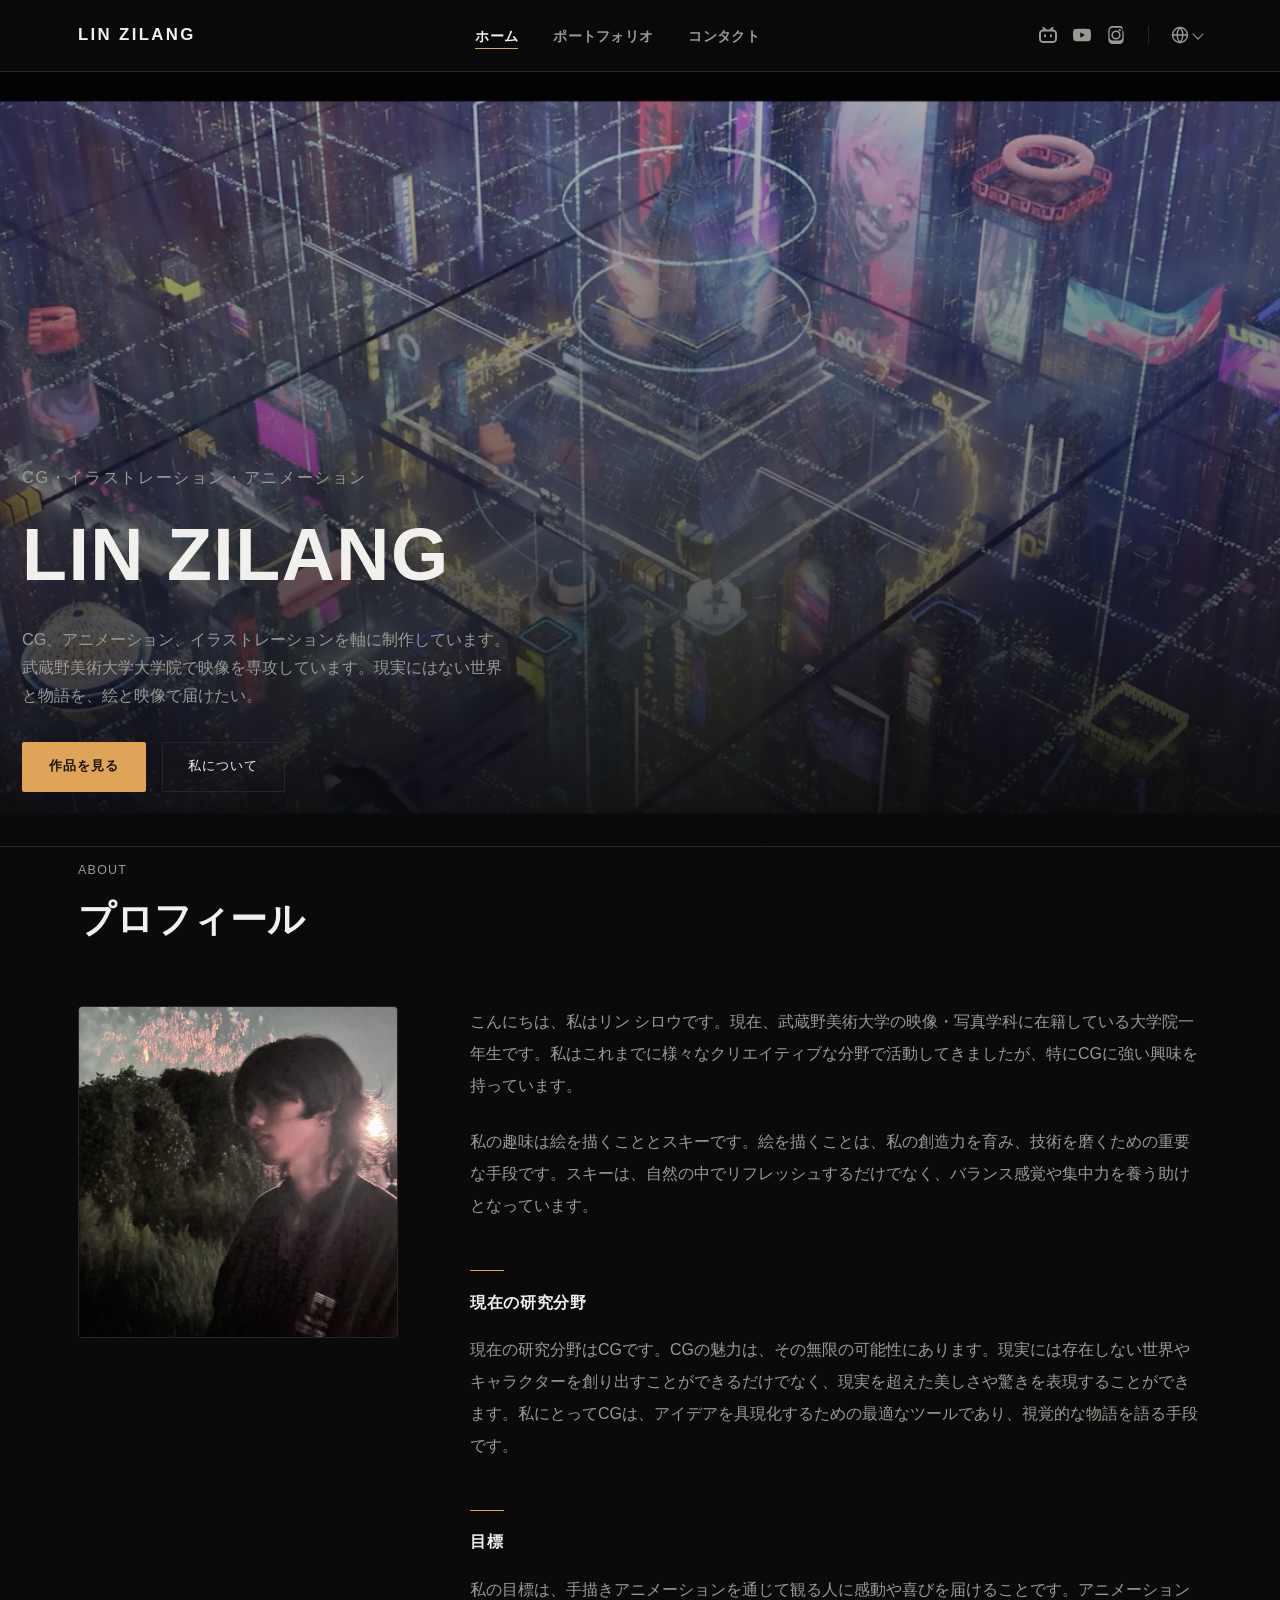
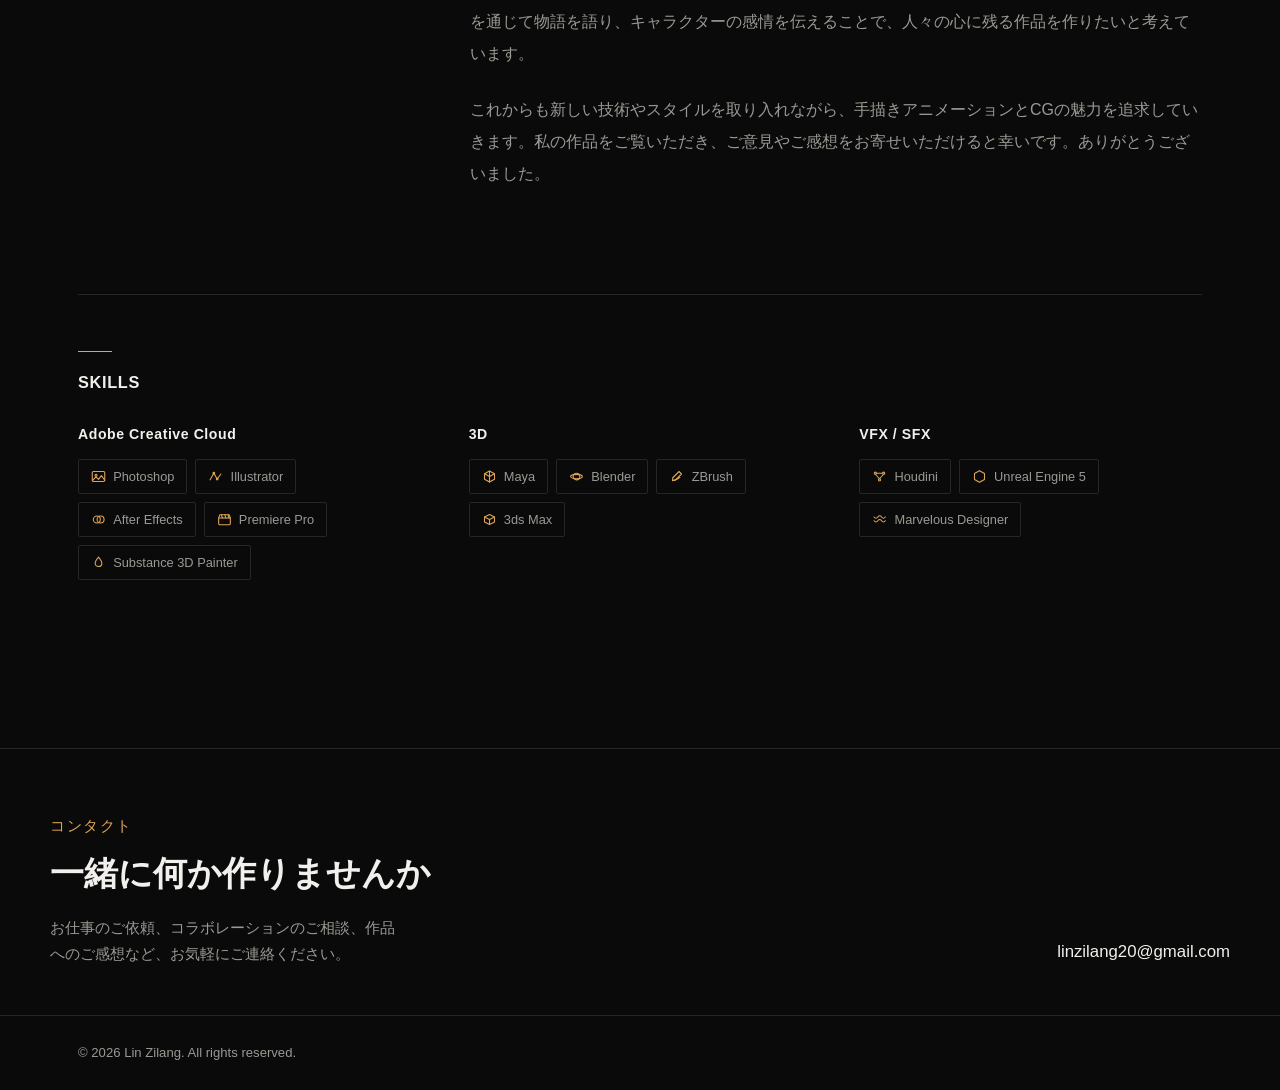
==== commit 1bd1107c: "Adjust works navigation and Japanese labels" ====
--- a/index.html
+++ b/index.html
@@ -14,9 +14,9 @@
   <div class="container">
     <a class="brand" href="index.html">LIN ZILANG</a>
     <ul class="nav-links">
-      <li><a href="index.html" aria-current="page" data-i18n="nav.home">Home</a></li>
-      <li><a href="works.html" data-i18n="nav.portfolio">Portfolio</a></li>
-      <li><a href="#contact" data-i18n="nav.contact">Contact</a></li>
+      <li><a href="index.html" aria-current="page" data-i18n="nav.home">ホーム</a></li>
+      <li><a href="works.html" data-i18n="nav.portfolio">ポートフォリオ</a></li>
+      <li><a href="#contact" data-i18n="nav.contact">コンタクト</a></li>
     </ul>
     <div class="nav-right">
       <div class="social-icons">
@@ -32,15 +32,16 @@
       </div>
       <div class="nav-divider"></div>
       <div class="lang-switcher">
-        <button type="button" class="lang-btn" aria-haspopup="true" aria-expanded="false" aria-label="言語を選択 / Language">
+        <button type="button" class="lang-btn" aria-haspopup="true" aria-expanded="false" aria-label="言語を選択 / Language / 언어 선택">
           <svg viewBox="0 0 24 24" fill="none" stroke="currentColor" stroke-width="1.8" stroke-linecap="round" stroke-linejoin="round"><circle cx="12" cy="12" r="10"></circle><line x1="2" y1="12" x2="22" y2="12"></line><path d="M12 2a15.3 15.3 0 0 1 4 10 15.3 15.3 0 0 1-4 10 15.3 15.3 0 0 1-4-10 15.3 15.3 0 0 1 4-10z"></path></svg>
           <span class="lang-caret"></span>
         </button>
         <div class="lang-menu" role="menu">
           <button type="button" role="menuitem" data-lang="ja">日本語</button>
+          <button type="button" role="menuitem" data-lang="ko">한국어</button>
+          <button type="button" role="menuitem" data-lang="en">English</button>
           <button type="button" role="menuitem" data-lang="zh-CN">简体中文</button>
           <button type="button" role="menuitem" data-lang="zh-TW">繁體中文</button>
-          <button type="button" role="menuitem" data-lang="en">English</button>
         </div>
       </div>
       <button class="nav-toggle" aria-label="Toggle menu">&#9776;</button>
@@ -57,12 +58,12 @@
     </video>
   </div>
   <div class="container hero-inner">
-    <p class="eyebrow" data-i18n="hero.eyebrow">CG · Illustration · Animation</p>
+    <p class="eyebrow" data-i18n="hero.eyebrow">CG・イラストレーション・アニメーション</p>
     <h1>LIN ZILANG</h1>
-    <p data-i18n="hero.desc">CGとアニメーション、イラストレーションを軸に制作しています。武蔵野美術大学大学院にて映像を専攻。現実にはない世界と物語を、絵と映像で届けたい。</p>
+    <p data-i18n="hero.desc">CG、アニメーション、イラストレーションを軸に制作しています。武蔵野美術大学大学院で映像を専攻しています。現実にはない世界と物語を、絵と映像で届けたい。</p>
     <div class="hero-cta">
-      <a class="btn btn-solid" href="works.html" data-i18n="hero.viewPortfolio">View Portfolio</a>
-      <a class="btn" href="#about" data-i18n="hero.aboutMe">About Me</a>
+      <a class="btn btn-solid" href="works.html" data-i18n="hero.viewPortfolio">作品を見る</a>
+      <a class="btn" href="#about" data-i18n="hero.aboutMe">私について</a>
     </div>
   </div>
 </header>
@@ -128,7 +129,7 @@
 <footer id="contact">
   <div class="container footer-contact">
     <div>
-      <p class="eyebrow" data-i18n="contact.eyebrow">Contact</p>
+      <p class="eyebrow" data-i18n="contact.eyebrow">コンタクト</p>
       <h2 data-i18n="contact.heading">一緒に何か作りませんか</h2>
       <p data-i18n="contact.body">お仕事のご依頼、コラボレーションのご相談、作品へのご感想など、お気軽にご連絡ください。</p>
     </div>
--- a/assets/css/style.css
+++ b/assets/css/style.css
@@ -21,7 +21,7 @@
   margin: 0;
   background: var(--bg);
   color: var(--text);
-  font-family: -apple-system, "Hiragino Sans", "Yu Gothic", "Noto Sans JP", "Helvetica Neue", Arial, sans-serif;
+  font-family: -apple-system, "Noto Sans SC", "Microsoft YaHei", "Hiragino Sans", "Yu Gothic", "Malgun Gothic", Arial, sans-serif;
   line-height: 1.7;
   -webkit-font-smoothing: antialiased;
 }
@@ -73,9 +73,11 @@
 }
 
 .nav-links a {
+  font-family: "Noto Sans SC", "Microsoft YaHei", "Hiragino Sans", "Yu Gothic", "Malgun Gothic", Arial, sans-serif;
   font-size: 0.86rem;
-  letter-spacing: 0.08em;
+  letter-spacing: 0.02em;
   text-transform: uppercase;
+  font-weight: 700;
   color: var(--text-dim);
   transition: color .2s var(--ease);
   padding: 4px 0;
@@ -203,50 +205,107 @@
   .nav-toggle { display: block; }
 }
 
-/* ===== Works sub-nav (jump between portfolio sections) ===== */
-.works-subnav {
-  position: sticky;
-  top: var(--nav-h);
+/* ===== Works dot-nav (jump between portfolio sections) ===== */
+.works-dotnav {
+  position: fixed;
+  right: 28px;
+  top: 50%;
+  transform: translateY(-50%);
   z-index: 45;
-  background: rgba(10, 10, 10, .92);
-  backdrop-filter: blur(10px);
-  border-bottom: 1px solid var(--line);
-}
-
-.works-subnav .container {
-  display: flex;
-  gap: .6rem;
-  padding-top: .85rem;
-  padding-bottom: .85rem;
-  overflow-x: auto;
-  scrollbar-width: none;
-}
-
-.works-subnav .container::-webkit-scrollbar { display: none; }
-
-.works-subnav a {
+  display: block;
+  width: 170px;
+  height: min(64vh, 620px);
+}
+
+.works-dotnav::before {
+  content: "";
+  position: absolute;
+  top: 12px;
+  bottom: 12px;
+  right: 4px;
+  width: 1px;
+  background: var(--line);
+  z-index: -1;
+}
+
+.dotnav-item {
+  position: absolute;
+  right: 0;
+  height: 24px;
+  display: flex;
+  align-items: center;
+  justify-content: flex-end;
+  gap: .7rem;
+}
+
+
+.dotnav-item:nth-child(1) { top: 0; }
+.dotnav-item:nth-child(2) { top: 32%; }
+.dotnav-item:nth-child(3) { bottom: 0; }
+.dotnav-item .dot {
+  width: 11px;
+  height: 11px;
   flex: 0 0 auto;
-  padding: .5rem 1.1rem;
-  border: 1px solid var(--line);
-  border-radius: 999px;
-  font-size: .82rem;
-  letter-spacing: .02em;
-  color: var(--text-dim);
+  border-radius: 50%;
+  border: 1.5px solid var(--text-dim);
+  background: var(--bg);
+  transition: all .25s var(--ease);
+}
+
+.dotnav-item .dot-label {
+  display: grid;
+  gap: .12rem;
+  min-width: 5.2rem;
+  font-size: .74rem;
+  line-height: 1.35;
+  font-weight: 700;
+  letter-spacing: .04em;
+  color: var(--text-dim);
+  text-align: right;
   white-space: nowrap;
-  transition: color .2s var(--ease), border-color .2s var(--ease), background .2s var(--ease);
-}
-
-.works-subnav a:hover { color: var(--text); border-color: var(--text-dim); }
-
-.works-subnav a.active {
-  color: #17130b;
+  opacity: .58;
+  transform: translateX(4px);
+  transition: opacity .2s var(--ease), transform .2s var(--ease), color .2s var(--ease);
+  pointer-events: none;
+}
+
+.dot-index {
+  font-size: .62rem;
+  font-weight: 600;
+  letter-spacing: .16em;
+  color: var(--accent);
+}
+
+
+
+.dotnav-item:hover .dot-label,
+.dotnav-item.active .dot-label {
+  opacity: 1;
+  transform: translateX(0);
+}
+
+.dotnav-item.active .dot-label { color: var(--text); }
+
+.dotnav-item:hover .dot,
+.dotnav-item.active .dot {
+  border-color: var(--accent);
   background: var(--accent);
-  border-color: var(--accent);
-  font-weight: 600;
+  transform: scale(1.2);
 }
 
 #video-works, #process, #gallery {
-  scroll-margin-top: calc(var(--nav-h) + 60px);
+  scroll-margin-top: var(--nav-h);
+}
+
+@media (max-width: 780px) {
+  .works-dotnav { right: 14px; width: auto; height: 104px; }
+  .works-dotnav::before { top: 8px; bottom: 8px; }
+  .dotnav-item { height: 16px; }
+  .dotnav-item:nth-child(1) { top: 0; }
+  .dotnav-item:nth-child(2) { top: 48px; }
+  .dotnav-item:nth-child(3) { bottom: 0; }
+  .dotnav-item .dot { width: 8px; height: 8px; }
+  .dotnav-item .dot-label { display: none; }
 }
 
 /* ===== Hero ===== */
@@ -299,6 +358,12 @@
   width: 100%;
 }
 
+@media (min-width: 1024px) {
+  .hero-inner {
+    transform: translateX(-56px);
+  }
+}
+
 .eyebrow {
   color: var(--accent);
   letter-spacing: .1em;
@@ -315,7 +380,7 @@
 }
 
 .hero p {
-  max-width: 46ch;
+  max-width: 54ch;
   color: var(--text-dim);
   font-size: 1.02rem;
   margin: 0;
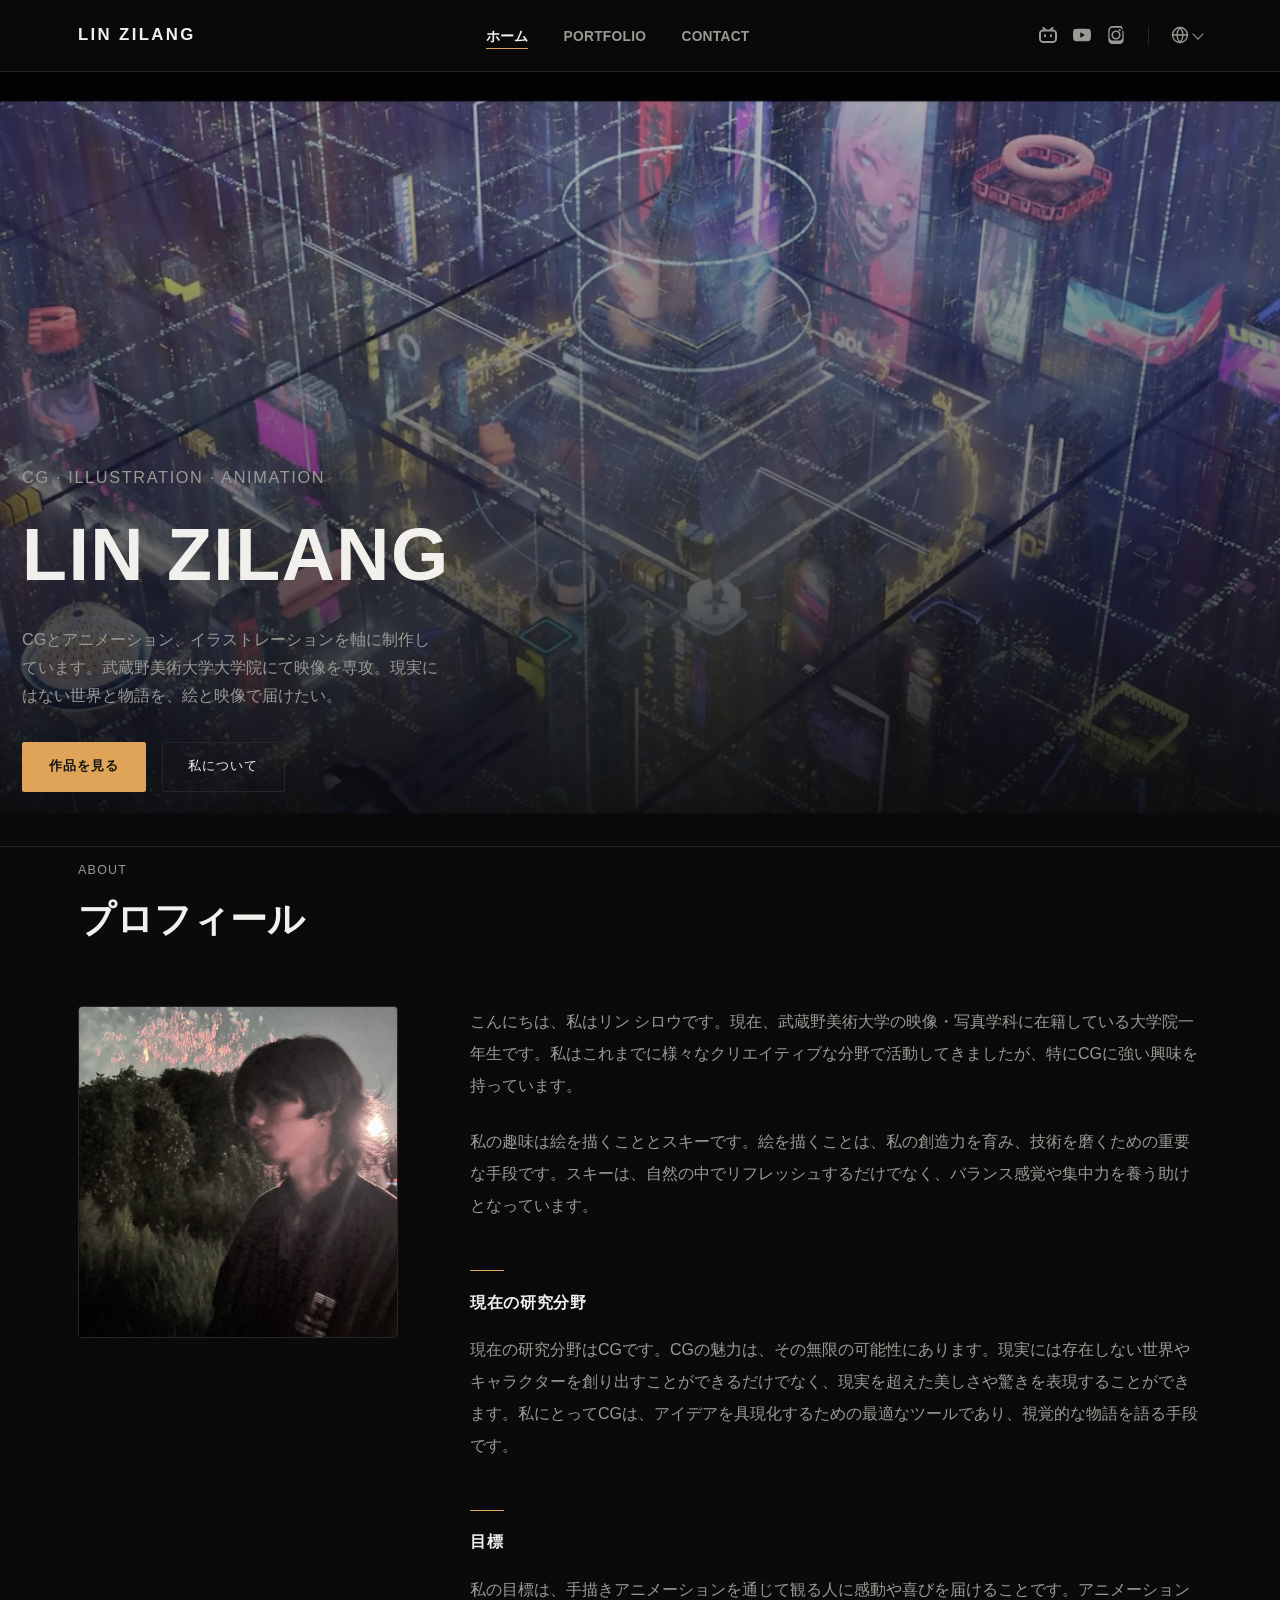
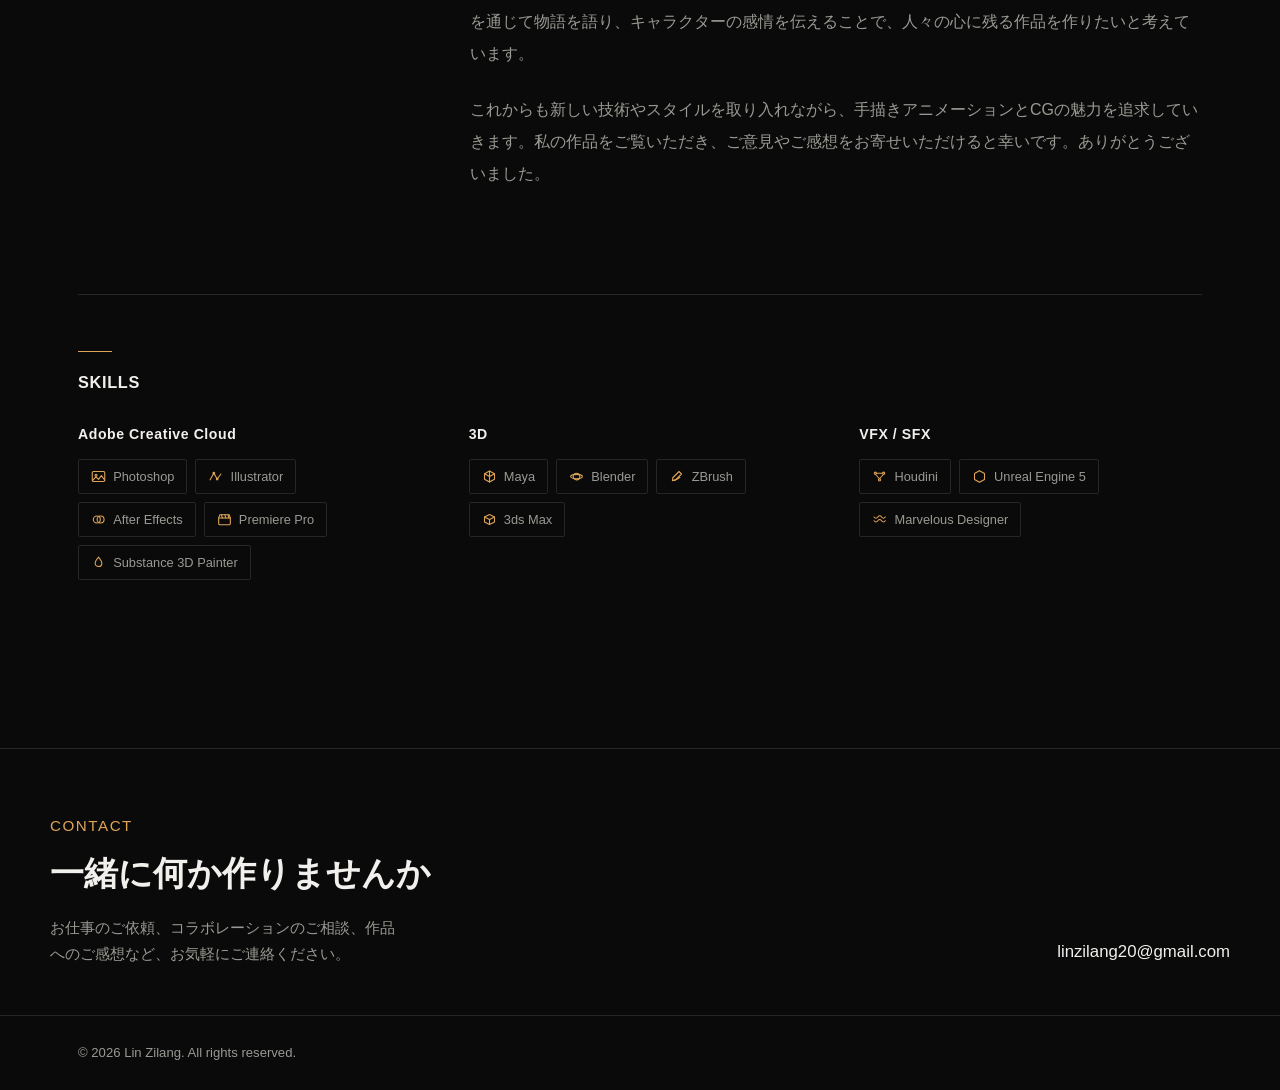
==== commit 6f0e2988: "Adjust works navigation and Japanese labels" ====
--- a/index.html
+++ b/index.html
@@ -15,8 +15,8 @@
     <a class="brand" href="index.html">LIN ZILANG</a>
     <ul class="nav-links">
       <li><a href="index.html" aria-current="page" data-i18n="nav.home">ホーム</a></li>
-      <li><a href="works.html" data-i18n="nav.portfolio">ポートフォリオ</a></li>
-      <li><a href="#contact" data-i18n="nav.contact">コンタクト</a></li>
+      <li><a href="works.html" data-i18n="nav.portfolio">Portfolio</a></li>
+      <li><a href="#contact" data-i18n="nav.contact">Contact</a></li>
     </ul>
     <div class="nav-right">
       <div class="social-icons">
@@ -58,9 +58,9 @@
     </video>
   </div>
   <div class="container hero-inner">
-    <p class="eyebrow" data-i18n="hero.eyebrow">CG・イラストレーション・アニメーション</p>
+    <p class="eyebrow" data-i18n="hero.eyebrow">CG · Illustration · Animation</p>
     <h1>LIN ZILANG</h1>
-    <p data-i18n="hero.desc">CG、アニメーション、イラストレーションを軸に制作しています。武蔵野美術大学大学院で映像を専攻しています。現実にはない世界と物語を、絵と映像で届けたい。</p>
+    <p data-i18n="hero.desc">CGとアニメーション、イラストレーションを軸に制作しています。武蔵野美術大学大学院にて映像を専攻。現実にはない世界と物語を、絵と映像で届けたい。</p>
     <div class="hero-cta">
       <a class="btn btn-solid" href="works.html" data-i18n="hero.viewPortfolio">作品を見る</a>
       <a class="btn" href="#about" data-i18n="hero.aboutMe">私について</a>
@@ -129,7 +129,7 @@
 <footer id="contact">
   <div class="container footer-contact">
     <div>
-      <p class="eyebrow" data-i18n="contact.eyebrow">コンタクト</p>
+      <p class="eyebrow" data-i18n="contact.eyebrow">Contact</p>
       <h2 data-i18n="contact.heading">一緒に何か作りませんか</h2>
       <p data-i18n="contact.body">お仕事のご依頼、コラボレーションのご相談、作品へのご感想など、お気軽にご連絡ください。</p>
     </div>
--- a/assets/css/style.css
+++ b/assets/css/style.css
@@ -380,7 +380,7 @@
 }
 
 .hero p {
-  max-width: 54ch;
+  max-width: 46ch;
   color: var(--text-dim);
   font-size: 1.02rem;
   margin: 0;
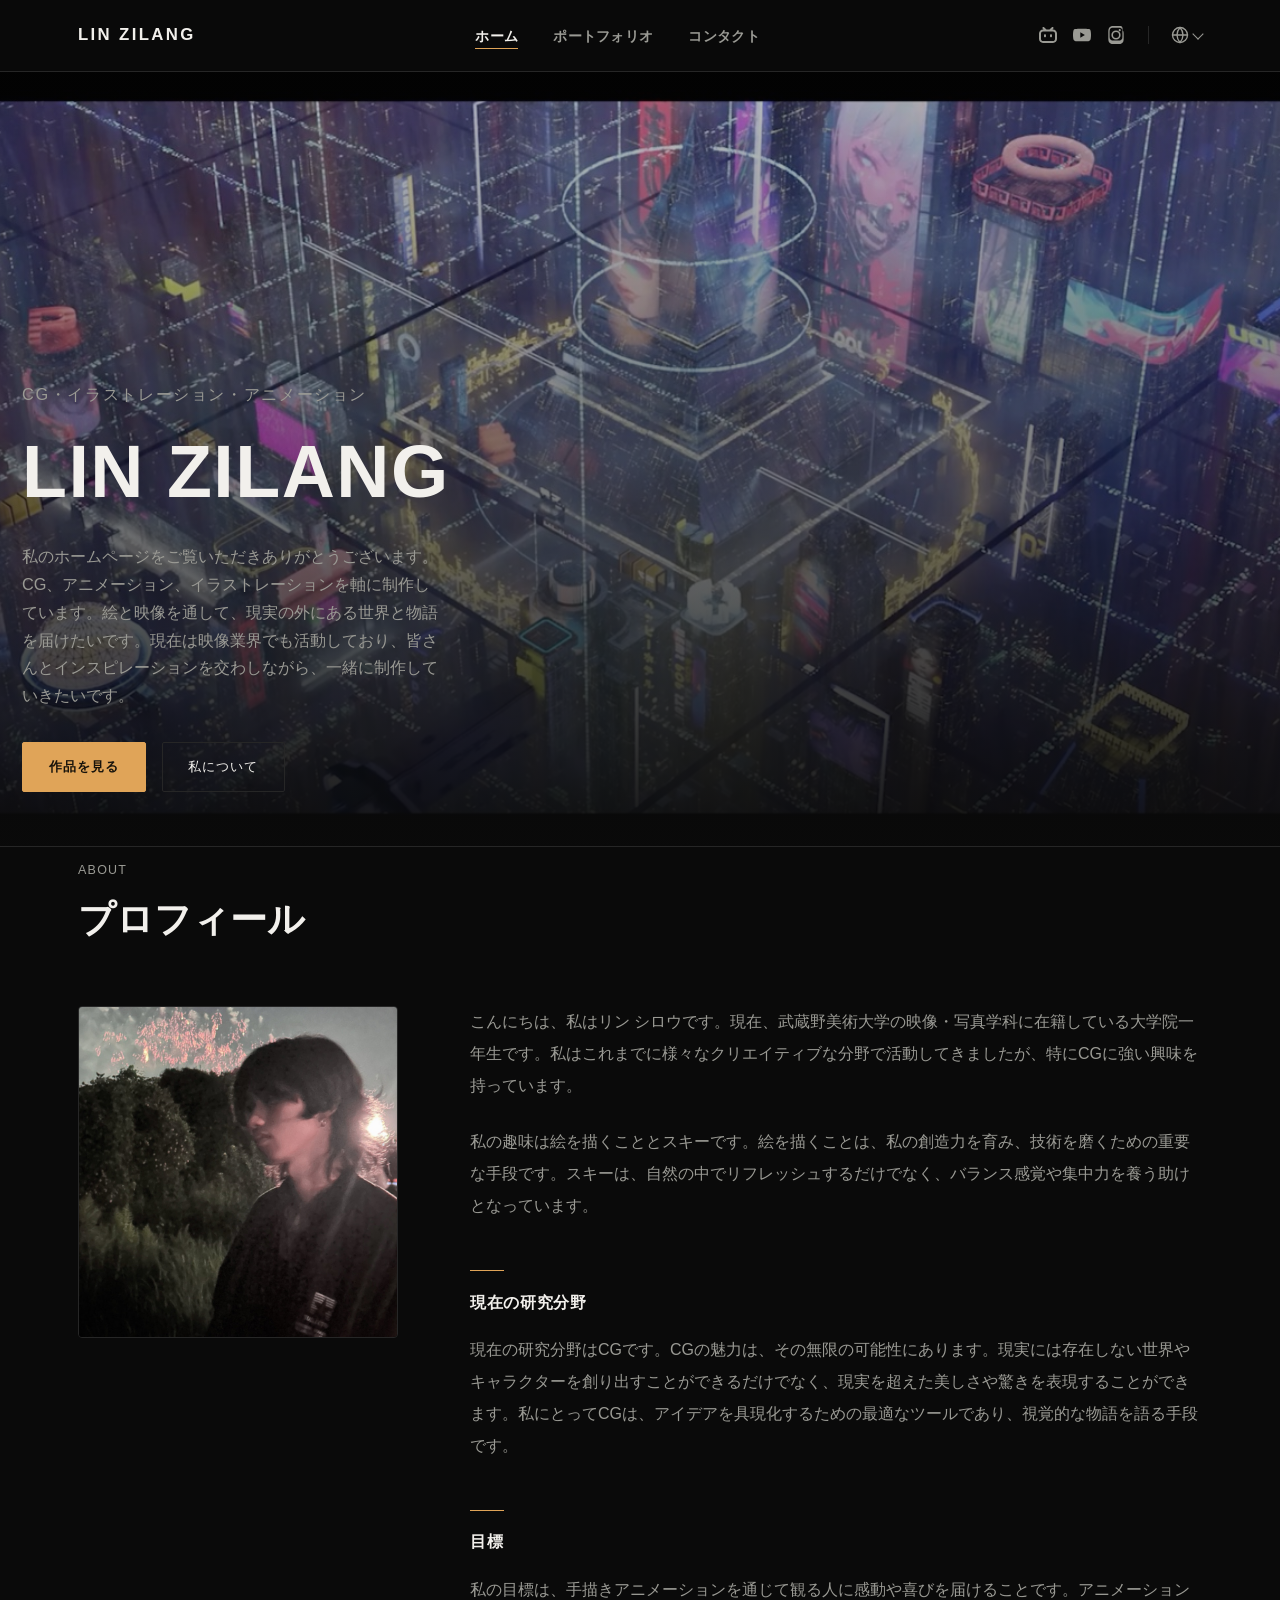
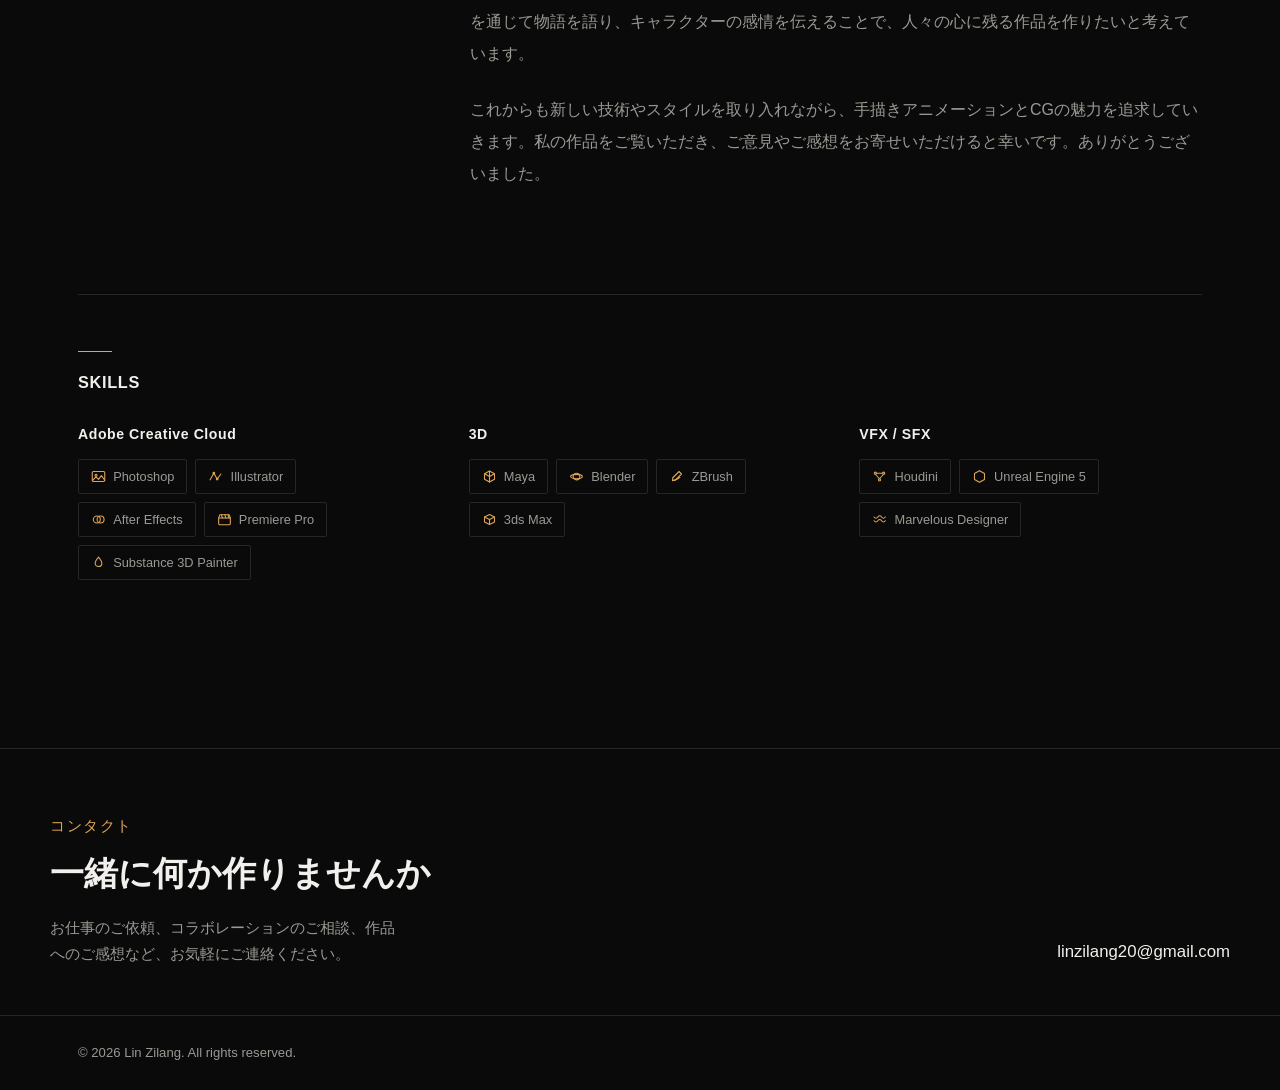
==== commit 05b7de62: "Update hero introduction copy" ====
--- a/index.html
+++ b/index.html
@@ -15,8 +15,8 @@
     <a class="brand" href="index.html">LIN ZILANG</a>
     <ul class="nav-links">
       <li><a href="index.html" aria-current="page" data-i18n="nav.home">ホーム</a></li>
-      <li><a href="works.html" data-i18n="nav.portfolio">Portfolio</a></li>
-      <li><a href="#contact" data-i18n="nav.contact">Contact</a></li>
+      <li><a href="works.html" data-i18n="nav.portfolio">ポートフォリオ</a></li>
+      <li><a href="#contact" data-i18n="nav.contact">コンタクト</a></li>
     </ul>
     <div class="nav-right">
       <div class="social-icons">
@@ -58,9 +58,9 @@
     </video>
   </div>
   <div class="container hero-inner">
-    <p class="eyebrow" data-i18n="hero.eyebrow">CG · Illustration · Animation</p>
+    <p class="eyebrow" data-i18n="hero.eyebrow">CG・イラストレーション・アニメーション</p>
     <h1>LIN ZILANG</h1>
-    <p data-i18n="hero.desc">CGとアニメーション、イラストレーションを軸に制作しています。武蔵野美術大学大学院にて映像を専攻。現実にはない世界と物語を、絵と映像で届けたい。</p>
+    <p data-i18n="hero.desc">私のホームページをご覧いただきありがとうございます。CG、アニメーション、イラストレーションを軸に制作しています。絵と映像を通して、現実の外にある世界と物語を届けたいです。現在は映像業界でも活動しており、皆さんとインスピレーションを交わしながら、一緒に制作していきたいです。</p>
     <div class="hero-cta">
       <a class="btn btn-solid" href="works.html" data-i18n="hero.viewPortfolio">作品を見る</a>
       <a class="btn" href="#about" data-i18n="hero.aboutMe">私について</a>
@@ -129,7 +129,7 @@
 <footer id="contact">
   <div class="container footer-contact">
     <div>
-      <p class="eyebrow" data-i18n="contact.eyebrow">Contact</p>
+      <p class="eyebrow" data-i18n="contact.eyebrow">コンタクト</p>
       <h2 data-i18n="contact.heading">一緒に何か作りませんか</h2>
       <p data-i18n="contact.body">お仕事のご依頼、コラボレーションのご相談、作品へのご感想など、お気軽にご連絡ください。</p>
     </div>
